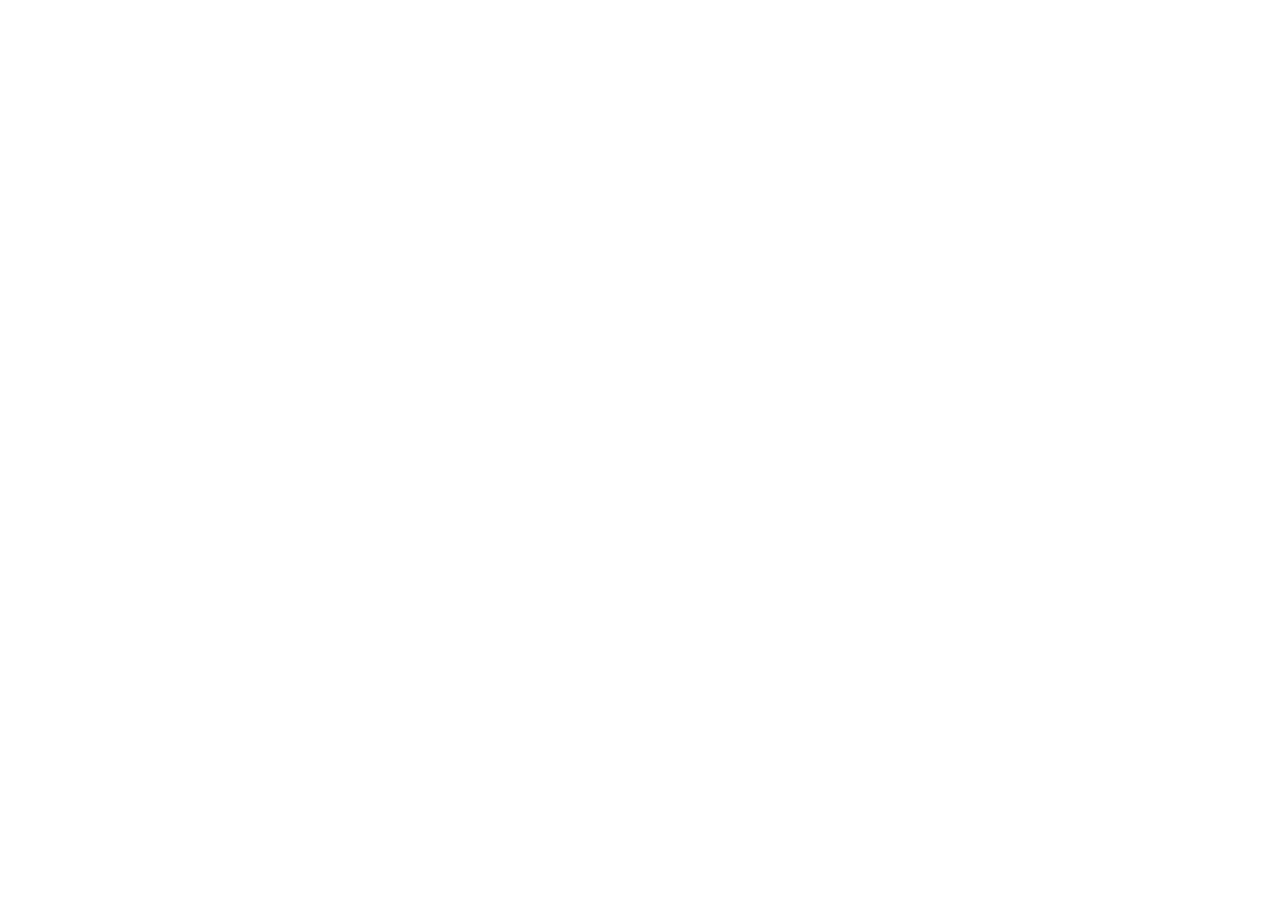
==== index.html @ a73f2711 "Add initial HTML structure for index.html" ====
<!DOCTYPE html>
<html lang="en">
<head>
<meta charset="UTF-8">
<title>DEEPWARD</title>
<link rel="preconnect" href="https://fonts.googleapis.com">
<link href="https://fonts.googleapis.com/css2?family=Cinzel:wght@500;600;700;800&family=EB+Garamond:ital,wght@0,400;0,500;0,600;1,400&family=JetBrains+Mono:wght@400;500;600;700&display=swap" rel="stylesheet">
</body>
</html>
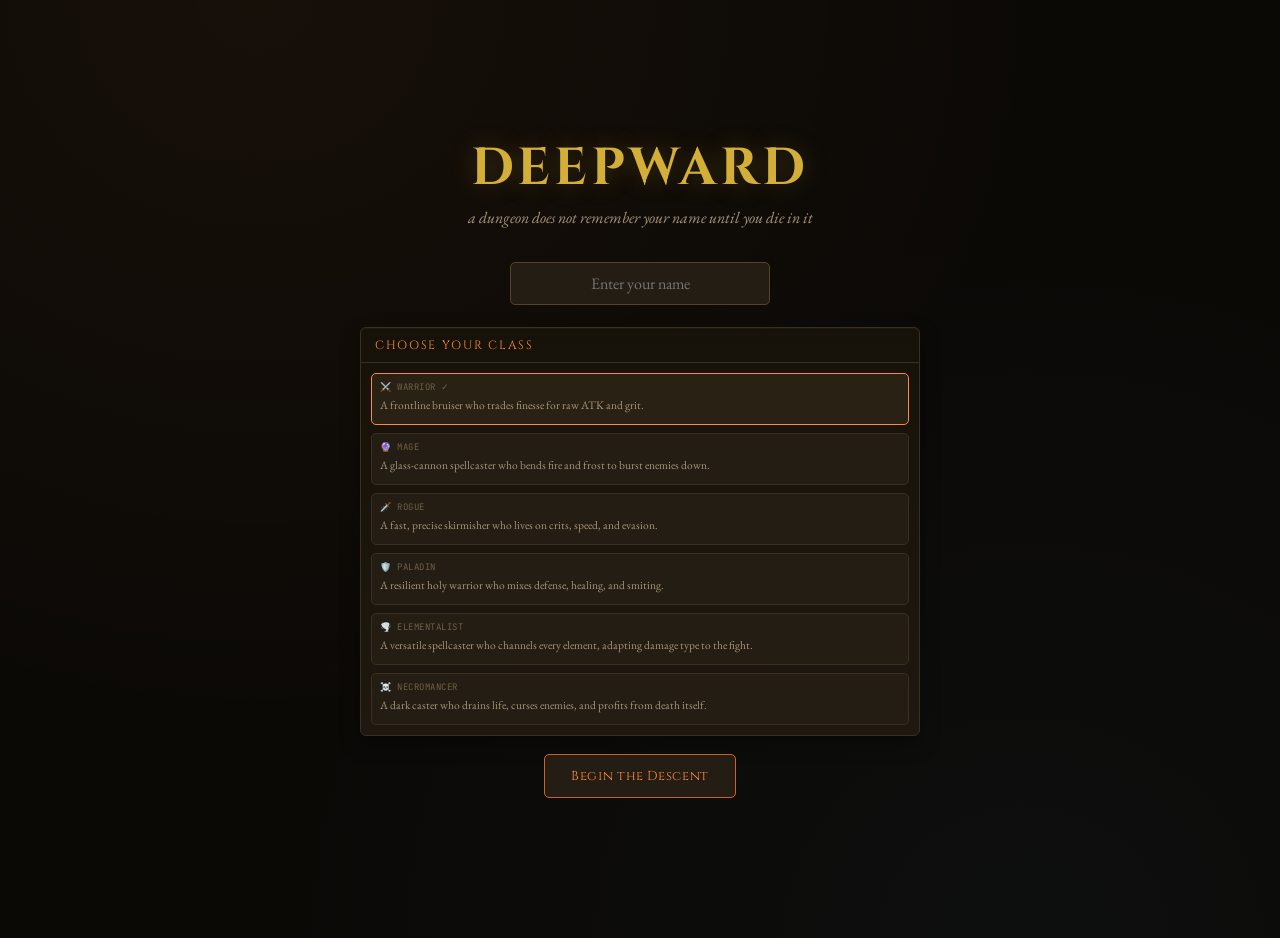
==== commit bb08e03b: "Load game scripts dynamically from index" ====
--- a/index.html
+++ b/index.html
@@ -5,5 +5,43 @@
 <title>DEEPWARD</title>
 <link rel="preconnect" href="https://fonts.googleapis.com">
 <link href="https://fonts.googleapis.com/css2?family=Cinzel:wght@500;600;700;800&family=EB+Garamond:ital,wght@0,400;0,500;0,600;1,400&family=JetBrains+Mono:wght@400;500;600;700&display=swap" rel="stylesheet">
+<link rel="stylesheet" href="ui/deepward-style.css">
+<script>
+const scripts = [
+    "core/utilities.js",
+    "core/balance_tuning.js",
+    "core/stats.js",
+    "core/gear.js",
+    "core/traits.js",
+    "core/mobs.js",
+    "core/naming.js",
+    "core/classes.js",
+    "core/state.js",
+    "core/generators.js",
+    "core/event_handlers.js",
+    "core/combat_engine.js",
+    "core/renderer.js",
+    "core/event_wiring.js"
+];
+
+async function loadScriptsInOrder(){
+    for(const src of scripts){
+        await new Promise((resolve, reject) => {
+            const script = document.createElement("script");
+            script.src = src;
+            script.onload = resolve;
+            script.onerror = () => reject(new Error(`Failed to load ${src}`));
+            document.head.appendChild(script);
+        });
+    }
+    console.log("All game scripts loaded.");
+}
+
+</script>
+<body>
+<div id="app"></div>
+<script>
+loadScriptsInOrder().catch(error => console.error(error));
+</script>
 </body>
 </html>
--- a/ui/deepward-style.css
+++ b/ui/deepward-style.css
@@ -0,0 +1,182 @@
+/* ============================================================
+   DEEPWARD By: Antwaun Tune
+   ============================================================ */
+:root{
+  --bg-deep:#0b0906;
+  --bg-panel:#161209;
+  --bg-panel-2:#1e1810;
+  --bg-raised:#241d13;
+  --stone:#3a2f20;
+  --stone-lite:#54432c;
+  --ink:#e9dcbe;
+  --ink-dim:#a6957a;
+  --ink-faint:#6e6047;
+  --ember:#ff8a3d;
+  --ember-dim:#c9612a;
+  --blood:#c53c3c;
+  --mana:#3f83a8;
+  --gold:#d4af37;
+  --good:#5fae5f;
+
+  --t-common:#9a9488;
+  --t-uncommon:#4fae5c;
+  --t-rare:#3f8fd6;
+  --t-ultra:#a25fe0;
+  --t-unique:#e08a2c;
+  --t-legendary:#e6c235;
+  --t-mythic1:#ff5f6d;
+  --t-mythic2:#7be0ff;
+  --t-mythic3:#ffd76b;
+
+  --font-display:'Cinzel',serif;
+  --font-body:'EB Garamond',serif;
+  --font-mono:'JetBrains Mono',monospace;
+}
+*{box-sizing:border-box;}
+html,body{margin:0;padding:0;}
+body{
+  background:
+    radial-gradient(ellipse at 20% 0%, rgba(255,138,61,0.05), transparent 55%),
+    radial-gradient(ellipse at 80% 100%, rgba(63,143,214,0.04), transparent 55%),
+    var(--bg-deep);
+  color:var(--ink);
+  font-family:var(--font-body);
+  min-height:100vh;
+}
+::-webkit-scrollbar{width:9px;}
+::-webkit-scrollbar-track{background:var(--bg-panel);}
+::-webkit-scrollbar-thumb{background:var(--stone-lite);border-radius:4px;}
+
+#app{max-width:1180px;margin:0 auto;padding:18px 16px 60px;}
+
+/* ---------- generic panel ---------- */
+.panel{
+  background:linear-gradient(180deg, var(--bg-panel), var(--bg-panel-2));
+  border:1px solid var(--stone);
+  border-radius:6px;
+  box-shadow:0 1px 0 rgba(255,255,255,0.03) inset, 0 8px 20px rgba(0,0,0,0.35);
+}
+.panel-title{
+  font-family:var(--font-display);
+  font-size:12px;
+  letter-spacing:0.14em;
+  color:var(--ember);
+  text-transform:uppercase;
+  padding:9px 14px;
+  border-bottom:1px solid var(--stone);
+  display:flex;justify-content:space-between;align-items:center;
+}
+
+/* ---------- header / hud ---------- */
+.hud{display:flex;gap:14px;align-items:center;padding:14px 16px;margin-bottom:14px;flex-wrap:wrap;}
+.hud-name{font-family:var(--font-display);font-weight:700;font-size:20px;color:var(--gold);letter-spacing:0.03em;}
+.hud-sub{font-family:var(--font-mono);font-size:11px;color:var(--ink-dim);}
+.bar-wrap{width:180px;}
+.bar-label{display:flex;justify-content:space-between;font-family:var(--font-mono);font-size:10px;color:var(--ink-dim);margin-bottom:2px;}
+.bar-track{height:9px;border-radius:4px;background:#000;border:1px solid var(--stone);overflow:hidden;}
+.bar-fill{height:100%;transition:width .4s ease;}
+.bar-hp{background:linear-gradient(90deg,#7a2020,var(--blood));}
+.bar-mp{background:linear-gradient(90deg,#204b63,var(--mana));}
+.bar-xp{background:linear-gradient(90deg,#7a5e12,var(--gold));}
+.hud-gold{font-family:var(--font-mono);color:var(--gold);font-size:13px;margin-left:auto;}
+.hud-diff{font-family:var(--font-mono);font-size:11px;color:var(--ink-dim);padding:3px 8px;border:1px solid var(--stone);border-radius:4px;}
+
+/* ---------- layout ---------- */
+.layout{display:grid;grid-template-columns:220px 1fr 240px;gap:14px;align-items:start;}
+@media (max-width:880px){.layout{grid-template-columns:1fr;}}
+
+/* ---------- equipment paperdoll ---------- */
+.slots{padding:10px;display:grid;grid-template-columns:1fr 1fr;gap:8px;}
+.slot{
+  background:var(--bg-raised);border:1px solid var(--stone);border-radius:5px;
+  padding:7px 8px;cursor:pointer;min-height:52px;position:relative;
+  transition:border-color .15s;
+}
+.slot:hover{border-color:var(--ember-dim);}
+.slot-label{font-family:var(--font-mono);font-size:9px;color:var(--ink-faint);text-transform:uppercase;letter-spacing:.06em;}
+.slot-item{font-family:var(--font-body);font-size:12.5px;font-weight:600;margin-top:2px;line-height:1.2;}
+.slot-empty{color:var(--ink-faint);font-style:italic;font-size:11.5px;margin-top:4px;}
+
+/* ---------- scene / narrative panel ---------- */
+.scene{min-height:420px;display:flex;flex-direction:column;}
+.scene-body{padding:16px 18px;flex:1;}
+.depth-track{display:flex;gap:5px;padding:10px 16px 0;flex-wrap:wrap;}
+.depth-node{width:16px;height:16px;border-radius:50%;background:var(--stone);border:1px solid var(--stone-lite);}
+.depth-node.done{background:var(--ember-dim);}
+.depth-node.current{background:var(--ember);box-shadow:0 0 8px var(--ember);}
+.depth-node.boss{border-radius:3px;background:var(--blood);}
+.log-feed{font-family:var(--font-body);font-size:16.5px;line-height:1.55;color:var(--ink);}
+.log-feed p{margin:0 0 10px;}
+.log-flavor{color:var(--ink-dim);font-style:italic;}
+.log-combat{color:#e7c9a9;}
+.log-good{color:var(--good);}
+.log-bad{color:var(--blood);}
+.choices{display:flex;flex-direction:column;gap:8px;margin-top:16px;}
+.btn{
+  font-family:var(--font-body);font-size:15px;
+  background:var(--bg-raised);color:var(--ink);
+  border:1px solid var(--stone-lite);border-radius:5px;
+  padding:10px 14px;cursor:pointer;text-align:left;
+  transition:transform .1s, border-color .15s, background .15s;
+}
+.btn:hover{border-color:var(--ember);background:#2a2115;transform:translateX(2px);}
+.btn:disabled{opacity:.4;cursor:not-allowed;transform:none;}
+.btn-primary{border-color:var(--ember-dim);color:var(--ember);font-family:var(--font-display);font-size:13px;letter-spacing:.05em;}
+.btn-danger{border-color:var(--blood);color:#ff9d9d;}
+.btn-row{display:flex;gap:8px;flex-wrap:wrap;}
+.btn-row .btn{flex:1;min-width:110px;text-align:center;}
+
+/* ---------- combat ---------- */
+.combatants{display:flex;gap:16px;flex-wrap:wrap;margin-bottom:14px;}
+.combatant{background:var(--bg-raised);border:1px solid var(--stone);border-radius:6px;padding:10px 12px;min-width:160px;}
+.combatant.dead{opacity:.35;}
+.combatant-name{font-family:var(--font-display);font-size:13px;color:var(--ember);}
+.combatant-hp-num{font-family:var(--font-mono);font-size:10px;color:var(--ink-dim);}
+
+/* ---------- stat sheet ---------- */
+.statsheet{padding:10px 14px;}
+.stat-row{display:flex;justify-content:space-between;font-family:var(--font-mono);font-size:12px;padding:3px 0;border-bottom:1px dashed rgba(255,255,255,0.05);color:var(--ink-dim);}
+.stat-row b{color:var(--ink);font-weight:600;}
+.trait-tag{display:inline-block;font-family:var(--font-mono);font-size:9.5px;padding:2px 6px;border-radius:3px;margin:2px 3px 0 0;background:var(--bg-raised);border:1px solid var(--stone-lite);color:var(--ink-dim);}
+
+/* ---------- item card ---------- */
+.item-card{
+  border-radius:6px;padding:10px 12px;margin-bottom:8px;
+  background:var(--bg-raised);border:1px solid var(--stone-lite);
+  position:relative;overflow:hidden;
+}
+.item-card.tier-glow::before{
+  content:"";position:absolute;inset:0;pointer-events:none;
+  box-shadow:0 0 16px 1px var(--glow,transparent) inset;
+}
+.item-name{font-family:var(--font-display);font-weight:600;font-size:14px;}
+.item-meta{font-family:var(--font-mono);font-size:10px;color:var(--ink-faint);margin-top:1px;}
+.item-stats{margin-top:6px;font-family:var(--font-mono);font-size:11.5px;color:var(--ink-dim);}
+.item-trait{margin-top:5px;font-size:12px;font-family:var(--font-body);}
+.item-trait.uniquetrait{color:var(--t-unique);}
+.item-trait.mythictrait{color:var(--t-mythic1);font-weight:600;}
+@keyframes mythic-shimmer{
+  0%{filter:hue-rotate(0deg);} 100%{filter:hue-rotate(360deg);}
+}
+.mythic-border{animation:mythic-shimmer 4s linear infinite;}
+.item-actions{display:flex;gap:6px;margin-top:8px;}
+.item-actions .btn{padding:5px 9px;font-size:12px;flex:none;}
+
+/* ---------- inventory overlay ---------- */
+.overlay{position:fixed;inset:0;background:rgba(0,0,0,0.6);display:flex;align-items:flex-start;justify-content:center;padding:40px 16px;z-index:50;overflow:auto;}
+.overlay-panel{width:100%;max-width:640px;max-height:85vh;overflow:auto;}
+.overlay-body{padding:14px;}
+.empty-note{color:var(--ink-faint);font-style:italic;font-size:13px;padding:10px 0;}
+
+/* ---------- title screen ---------- */
+.title-screen{text-align:center;padding:80px 20px;}
+.title-screen h1{font-family:var(--font-display);font-size:52px;color:var(--gold);letter-spacing:.08em;margin-bottom:4px;text-shadow:0 0 24px rgba(212,175,55,0.25);}
+.title-screen .sub{color:var(--ink-dim);font-style:italic;margin-bottom:34px;}
+.title-screen input{
+  font-family:var(--font-body);font-size:16px;background:var(--bg-raised);
+  border:1px solid var(--stone-lite);color:var(--ink);border-radius:5px;padding:10px 14px;width:260px;text-align:center;
+}
+.title-screen .btn-primary{display:inline-block;margin-top:18px;padding:12px 26px;}
+
+.small{font-size:11px;color:var(--ink-faint);}
+a.link{color:var(--ember);cursor:pointer;text-decoration:underline;}
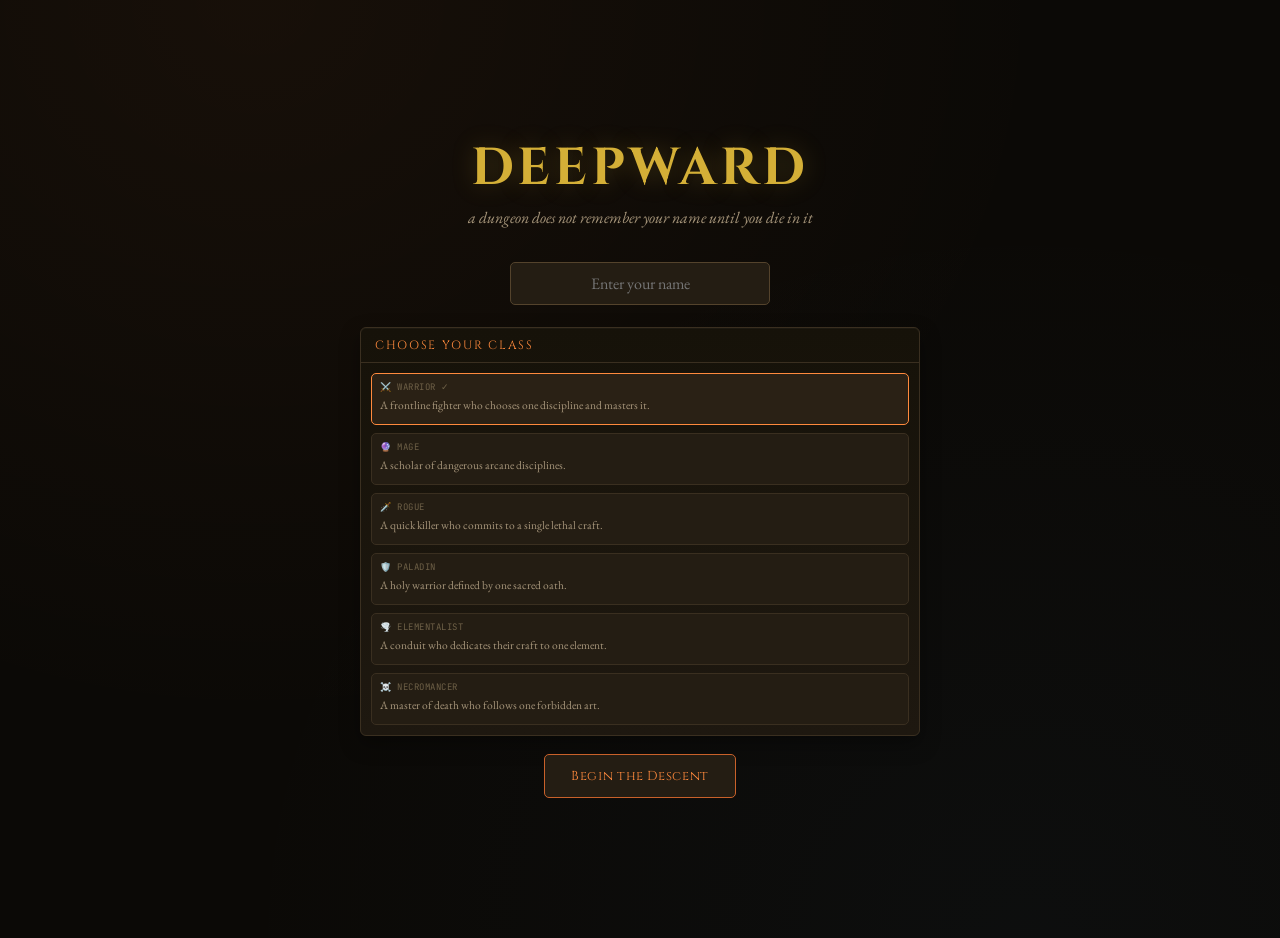
==== commit d0c36f3f: "add crafting" ====
--- a/index.html
+++ b/index.html
@@ -13,6 +13,7 @@
     "core/stats.js",
     "core/gear.js",
     "core/traits.js",
+    "core/crafting.js",
     "core/mobs.js",
     "core/naming.js",
     "core/classes.js",
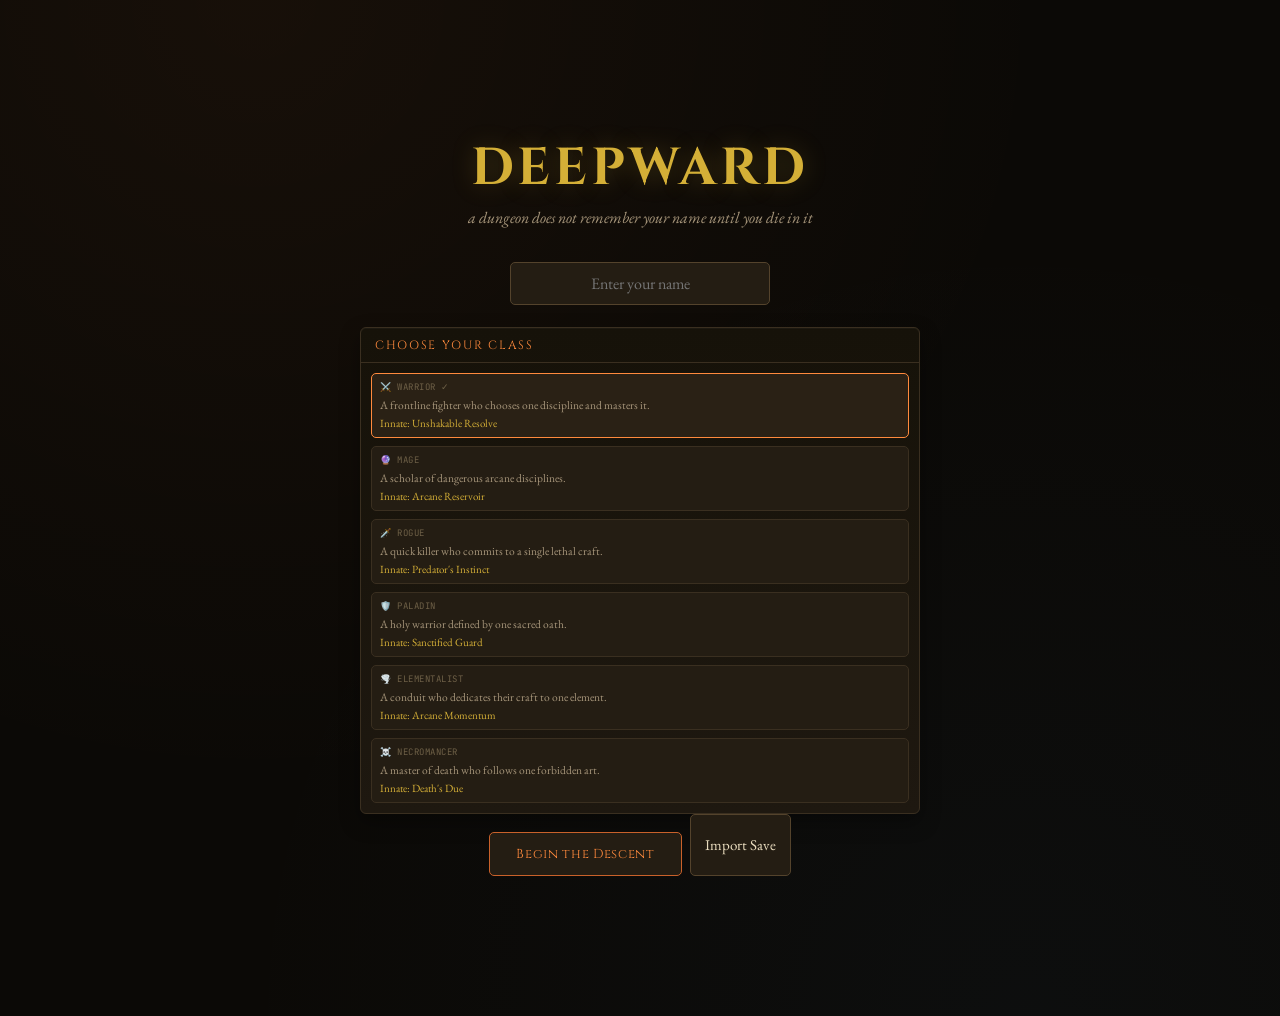
==== commit feac575c: "Add local save and import controls" ====
--- a/index.html
+++ b/index.html
@@ -21,6 +21,7 @@
     "core/generators.js",
     "core/event_handlers.js",
     "core/combat_engine.js",
+    "core/save_system.js",
     "core/renderer.js",
     "core/event_wiring.js"
 ];
--- a/ui/deepward-style.css
+++ b/ui/deepward-style.css
@@ -75,17 +75,32 @@
 .bar-label{display:flex;justify-content:space-between;font-family:var(--font-mono);font-size:10px;color:var(--ink-dim);margin-bottom:2px;}
 .bar-track{height:9px;border-radius:4px;background:#000;border:1px solid var(--stone);overflow:hidden;}
 .bar-fill{height:100%;transition:width .4s ease;}
+.bar-fill.bar-changing{animation:bar-change .48s cubic-bezier(.2,.75,.25,1);}
+@keyframes bar-change{from{width:var(--bar-from)}to{width:var(--bar-to)}}
 .bar-hp{background:linear-gradient(90deg,#7a2020,var(--blood));}
 .bar-mp{background:linear-gradient(90deg,#204b63,var(--mana));}
 .bar-xp{background:linear-gradient(90deg,#7a5e12,var(--gold));}
 .hud-gold{font-family:var(--font-mono);color:var(--gold);font-size:13px;margin-left:auto;}
 .hud-diff{font-family:var(--font-mono);font-size:11px;color:var(--ink-dim);padding:3px 8px;border:1px solid var(--stone);border-radius:4px;}
+.save-controls{display:flex;gap:4px;}.save-controls button{font:9px var(--font-mono);color:var(--ink-dim);background:var(--bg-raised);border:1px solid var(--stone);border-radius:4px;padding:4px 6px;cursor:pointer}.save-controls button:hover{color:var(--gold);border-color:var(--gold)}
+.title-save-actions{display:flex;justify-content:center;gap:8px;flex-wrap:wrap}.title-save-actions .btn{flex:none;}
 
 /* ---------- layout ---------- */
 .layout{display:grid;grid-template-columns:220px 1fr 240px;gap:14px;align-items:start;}
 @media (max-width:880px){.layout{grid-template-columns:1fr;}}
 
 /* ---------- equipment paperdoll ---------- */
+.panel-tabs{
+  display:flex;flex-wrap:wrap;gap:6px;
+  padding:8px 10px;border-bottom:1px solid var(--stone);
+}
+.panel-tab{
+  font-family:var(--font-mono);font-size:10.5px;color:var(--ember);
+  cursor:pointer;padding:4px 8px;border:1px solid var(--stone-lite);border-radius:4px;
+  background:var(--bg-raised);white-space:nowrap;transition:border-color .15s,background .15s;
+}
+.panel-tab:hover{border-color:var(--ember);background:#2a2115;}
+.panel-tab .tab-count{color:var(--ink-dim);}
 .slots{padding:10px;display:grid;grid-template-columns:1fr 1fr;gap:8px;}
 .slot{
   background:var(--bg-raised);border:1px solid var(--stone);border-radius:5px;
@@ -127,16 +142,47 @@
 .btn-row .btn{flex:1;min-width:110px;text-align:center;}
 
 /* ---------- combat ---------- */
+.round-label{font-family:var(--font-mono);font-size:11px;color:var(--ink-dim);display:flex;align-items:center;flex-wrap:wrap;gap:8px;margin-bottom:12px;}
+.init-strip{display:flex;align-items:center;flex-wrap:wrap;gap:4px;}
+.init-chip{background:var(--bg-raised);border:1px solid var(--stone-lite);border-radius:10px;padding:2px 8px;font-size:10px;}
+.init-chip.init-you{color:var(--ember);border-color:var(--ember-dim);}
+.init-arrow{color:var(--ink-faint);}
 .combatants{display:flex;gap:16px;flex-wrap:wrap;margin-bottom:14px;}
-.combatant{background:var(--bg-raised);border:1px solid var(--stone);border-radius:6px;padding:10px 12px;min-width:160px;}
-.combatant.dead{opacity:.35;}
+.combatant{background:var(--bg-raised);border:1px solid var(--stone);border-radius:6px;padding:10px 12px;min-width:160px;cursor:pointer;transition:border-color .15s, box-shadow .15s;}
+.combatant:hover{border-color:var(--ember-dim);}
+.combatant.dead{opacity:.35;cursor:default;}
+.combatant.targeted{border-color:var(--ember);box-shadow:0 0 0 1px var(--ember) inset;}
+.combatant.charging{border-color:var(--blood);}
+.combatant.acting{border-color:var(--gold);box-shadow:0 0 18px rgba(212,175,55,.28);transform:translateY(-2px);}
 .combatant-name{font-family:var(--font-display);font-size:13px;color:var(--ember);}
+.enemy-element{font:8.5px var(--font-mono);color:var(--ink-faint);margin-top:2px;letter-spacing:.08em;}
+.enemy-identity{font:8.5px var(--font-mono);color:var(--gold);margin-top:2px;opacity:.78;}
+.target-mark{font-size:11px;}
 .combatant-hp-num{font-family:var(--font-mono);font-size:10px;color:var(--ink-dim);}
+.charge-tag{margin-top:6px;font-family:var(--font-mono);font-size:9.5px;color:#ff9d9d;animation:charge-pulse 1.1s ease-in-out infinite;}
+@keyframes charge-pulse{0%,100%{opacity:.65;}50%{opacity:1;}}
+.affliction-row{display:flex;flex-wrap:wrap;gap:6px;margin-bottom:10px;}
+.affliction-tag{font-family:var(--font-mono);font-size:9.5px;border-radius:8px;padding:2px 8px;border:1px solid transparent;}
+.affliction-tag.bad-tag{color:#ff9d9d;border-color:#5c2b2b;background:rgba(120,40,40,.15);}
+.resolving-tag{color:var(--gold);animation:charge-pulse .8s ease-in-out infinite;}
+.combat-skill-menu{margin-top:10px;border:1px solid var(--ember-dim);border-radius:7px;padding:10px;background:linear-gradient(180deg,#211b15,#171411);display:grid;gap:7px;box-shadow:0 8px 25px rgba(0,0,0,.35);}
+.skill-menu-head{display:flex;justify-content:space-between;align-items:center;color:var(--gold);font-family:var(--font-display);font-size:13px;padding:1px 3px 5px;}
+.skill-menu-head button{border:0;background:none;color:var(--ink-dim);font-size:20px;cursor:pointer;}
+.skill-choice{display:flex;justify-content:space-between;gap:14px;align-items:center;width:100%;padding:9px 11px;border:1px solid var(--stone);border-radius:5px;background:var(--bg-raised);color:var(--ink);text-align:left;cursor:pointer;}
+.skill-choice:hover{border-color:var(--ember);background:#2a2115;}
+.skill-choice:disabled{opacity:.42;cursor:not-allowed;}
+.skill-choice b{display:block;color:var(--ember);font-family:var(--font-display);font-size:12px;}
+.skill-choice small{display:block;color:var(--ink-dim);margin-top:3px;}
+.skill-cost{font-family:var(--font-mono);font-size:10px;text-align:right;white-space:nowrap;color:var(--mana);}
+.skill-cost em{color:var(--ink-dim);font-style:normal;}
 
 /* ---------- stat sheet ---------- */
 .statsheet{padding:10px 14px;}
 .stat-row{display:flex;justify-content:space-between;font-family:var(--font-mono);font-size:12px;padding:3px 0;border-bottom:1px dashed rgba(255,255,255,0.05);color:var(--ink-dim);}
 .stat-row b{color:var(--ink);font-weight:600;}
+.stat-mod{display:inline-block;margin-left:3px;padding:1px 4px;border-radius:3px;font-size:9px;cursor:help;border:1px solid currentColor;vertical-align:1px;}
+.stat-mod.negative{color:#ff8585;background:rgba(140,35,35,.18);}
+.stat-mod.positive{color:var(--good);background:rgba(45,120,70,.14);}
 .trait-tag{display:inline-block;font-family:var(--font-mono);font-size:9.5px;padding:2px 6px;border-radius:3px;margin:2px 3px 0 0;background:var(--bg-raised);border:1px solid var(--stone-lite);color:var(--ink-dim);}
 
 /* ---------- item card ---------- */
@@ -165,6 +211,23 @@
 /* ---------- inventory overlay ---------- */
 .overlay{position:fixed;inset:0;background:rgba(0,0,0,0.6);display:flex;align-items:flex-start;justify-content:center;padding:40px 16px;z-index:50;overflow:auto;}
 .overlay-panel{width:100%;max-width:640px;max-height:85vh;overflow:auto;}
+.skill-tree-overlay{padding:18px;align-items:center;}
+.skill-tree-panel{width:min(1500px,98vw);max-width:none;height:94vh;display:flex;flex-direction:column;overflow:hidden;}
+.tree-toolbar{display:flex;justify-content:space-between;align-items:center;flex:none;}
+.tree-toolbar small{color:var(--ink-dim);font-family:var(--font-mono);margin-left:8px;}
+.tree-toolbar b{color:var(--gold);font-size:16px;}
+.tree-toolbar button{margin-left:14px;background:none;border:1px solid var(--stone-lite);border-radius:4px;color:var(--ink);padding:5px 9px;cursor:pointer;}
+.tree-legend{display:flex;gap:13px;align-items:center;flex-wrap:wrap;padding:7px 12px;color:var(--ink-dim);font-family:var(--font-mono);font-size:10px;border-bottom:1px solid var(--stone);}
+.legend-dot{width:9px;height:9px;border-radius:50%;border:1px solid var(--stone-lite);}.legend-dot.available{border-color:var(--gold);box-shadow:0 0 7px var(--gold)}.legend-dot.unlocked{background:var(--good);border-color:var(--good)}
+.skill-tree-viewport{flex:1;overflow:auto;background:radial-gradient(circle at 50% 10%,rgba(72,58,35,.3),transparent 45%),#100f0d;scrollbar-color:var(--stone-lite) #0b0a09;}
+.skill-tree-canvas{position:relative;background-image:radial-gradient(rgba(212,175,55,.13) 1px,transparent 1px);background-size:30px 30px;}
+.skill-tree-canvas svg{position:absolute;inset:0;pointer-events:none;}
+.tree-link{stroke:#303b3a;stroke-width:3;}.tree-link.available{stroke:#806d37;stroke-dasharray:7 5}.tree-link.active{stroke:#88b99a;stroke-width:4;filter:drop-shadow(0 0 3px #4f8b67)}
+.tree-branch-title{position:absolute;top:25px;transform:translateX(-50%);color:var(--gold);font-family:var(--font-display);font-size:14px;letter-spacing:.08em;text-transform:uppercase;white-space:nowrap;}
+.tree-node{position:absolute;transform:translate(-50%,-50%);width:58px;height:58px;border-radius:50%;border:2px solid var(--stone-lite);background:radial-gradient(circle,#29241d,#131210);color:var(--ink-dim);cursor:pointer;z-index:2;box-shadow:0 3px 10px rgba(0,0,0,.8);}
+.tree-node>span{font-size:17px}.tree-node>small{position:absolute;top:62px;left:50%;transform:translateX(-50%);width:112px;color:var(--ink-dim);font-family:var(--font-body);font-size:10px;line-height:1.05;text-align:center;text-shadow:0 2px 3px #000}.tree-node>em{position:absolute;right:-4px;bottom:-3px;width:18px;height:18px;line-height:18px;border-radius:50%;background:#171512;border:1px solid var(--stone-lite);font:normal 9px var(--font-mono)}
+.tree-node.available{border-color:var(--gold);color:var(--gold);animation:node-ready 1.7s ease-in-out infinite}.tree-node.available:hover{transform:translate(-50%,-50%) scale(1.12)}.tree-node.unlocked{border-color:var(--good);color:#b9f0c8;background:radial-gradient(circle,#23402c,#121a14);box-shadow:0 0 15px rgba(86,180,110,.3)}.tree-node.locked{opacity:.48}.tree-node.active{border-radius:18px}.tree-node.notable{width:66px;height:66px;border-width:3px}.tree-node.capstone{width:76px;height:76px;border-width:4px;color:var(--gold)}.tree-node.root{width:68px;height:68px}
+@keyframes node-ready{0%,100%{box-shadow:0 0 5px rgba(212,175,55,.25)}50%{box-shadow:0 0 18px rgba(212,175,55,.58)}}
 .overlay-body{padding:14px;}
 .empty-note{color:var(--ink-faint);font-style:italic;font-size:13px;padding:10px 0;}
 
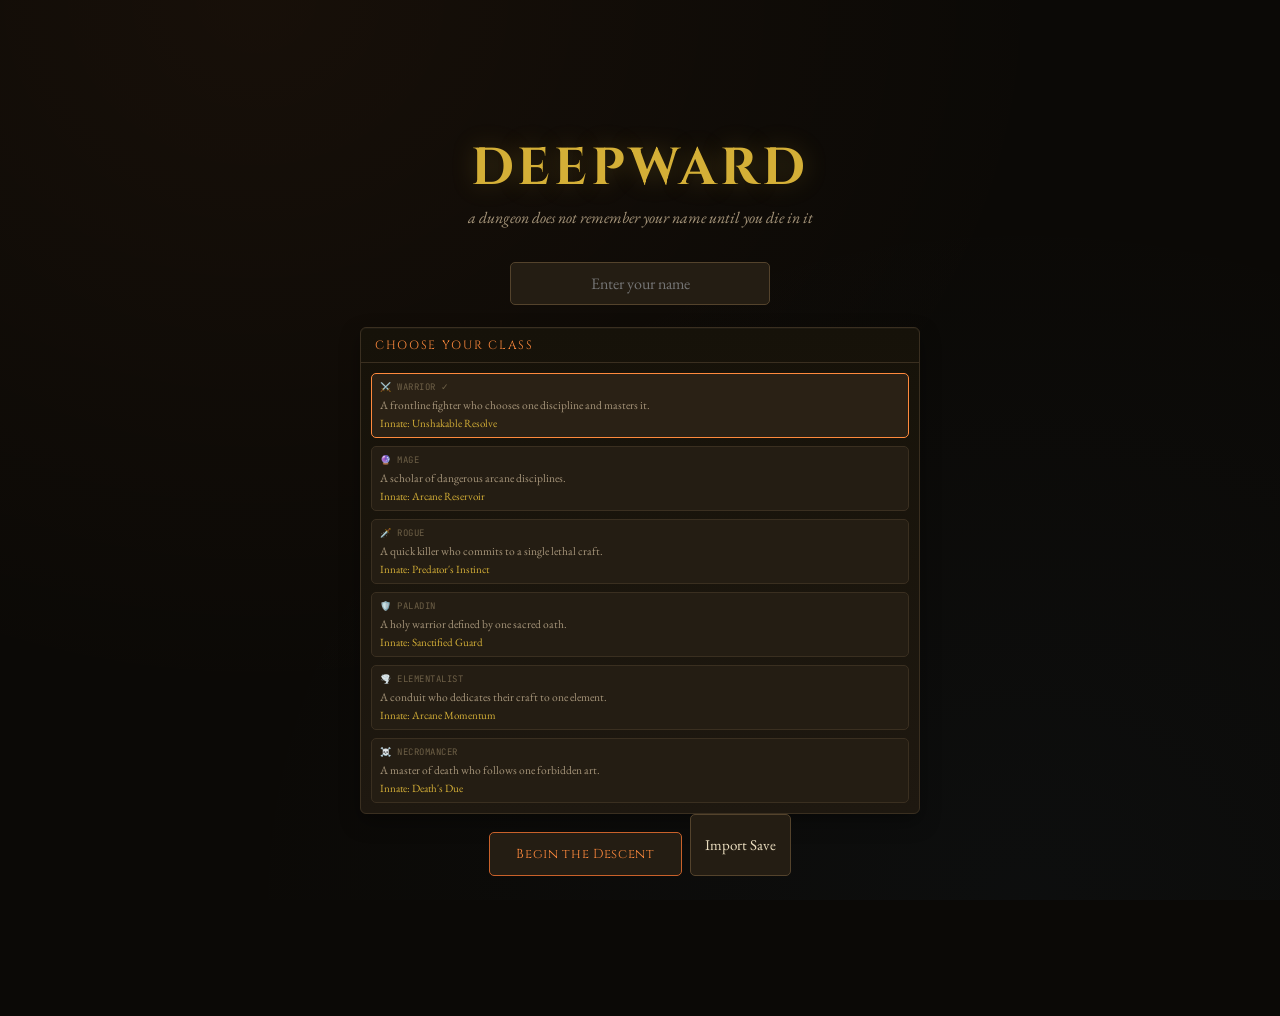
==== commit 5355328c: "Add combat telemetry and developer metrics panel" ====
--- a/index.html
+++ b/index.html
@@ -20,6 +20,7 @@
     "core/state.js",
     "core/generators.js",
     "core/event_handlers.js",
+    "core/metrics.js",
     "core/combat_engine.js",
     "core/save_system.js",
     "core/renderer.js",
--- a/ui/deepward-style.css
+++ b/ui/deepward-style.css
@@ -42,6 +42,7 @@
   color:var(--ink);
   font-family:var(--font-body);
   min-height:100vh;
+  background-attachment:fixed;
 }
 ::-webkit-scrollbar{width:9px;}
 ::-webkit-scrollbar-track{background:var(--bg-panel);}
@@ -122,6 +123,7 @@
 .depth-node.boss{border-radius:3px;background:var(--blood);}
 .log-feed{font-family:var(--font-body);font-size:16.5px;line-height:1.55;color:var(--ink);}
 .log-feed p{margin:0 0 10px;}
+.combat-log{height:178px;overflow-y:auto;padding:9px 11px;border:1px solid var(--stone);border-radius:6px;background:rgba(5,4,3,.28);scrollbar-width:thin}.combat-log p{margin:0;padding:4px 0;border-bottom:1px solid rgba(255,255,255,.035);font-size:14px;line-height:1.35}.combat-log p:last-child{border-bottom:0}
 .log-flavor{color:var(--ink-dim);font-style:italic;}
 .log-combat{color:#e7c9a9;}
 .log-good{color:var(--good);}
@@ -132,9 +134,10 @@
   background:var(--bg-raised);color:var(--ink);
   border:1px solid var(--stone-lite);border-radius:5px;
   padding:10px 14px;cursor:pointer;text-align:left;
-  transition:transform .1s, border-color .15s, background .15s;
-}
-.btn:hover{border-color:var(--ember);background:#2a2115;transform:translateX(2px);}
+  transition:transform .14s, border-color .15s, background .15s,box-shadow .15s;position:relative;overflow:hidden;
+}
+.btn:hover{border-color:var(--ember);background:#2a2115;transform:translateX(2px);box-shadow:0 0 14px rgba(255,138,61,.12);}
+.btn:active{transform:translateX(2px) scale(.98)}
 .btn:disabled{opacity:.4;cursor:not-allowed;transform:none;}
 .btn-primary{border-color:var(--ember-dim);color:var(--ember);font-family:var(--font-display);font-size:13px;letter-spacing:.05em;}
 .btn-danger{border-color:var(--blood);color:#ff9d9d;}
@@ -154,6 +157,8 @@
 .combatant.targeted{border-color:var(--ember);box-shadow:0 0 0 1px var(--ember) inset;}
 .combatant.charging{border-color:var(--blood);}
 .combatant.acting{border-color:var(--gold);box-shadow:0 0 18px rgba(212,175,55,.28);transform:translateY(-2px);}
+.combatant.acting::after{content:"";position:absolute;inset:-1px;border:1px solid var(--gold);border-radius:6px;animation:actor-ring .5s ease-out;pointer-events:none}.combatant{position:relative}
+@keyframes actor-ring{from{opacity:1;transform:scale(.96)}to{opacity:0;transform:scale(1.08)}}
 .combatant-name{font-family:var(--font-display);font-size:13px;color:var(--ember);}
 .enemy-element{font:8.5px var(--font-mono);color:var(--ink-faint);margin-top:2px;letter-spacing:.08em;}
 .enemy-identity{font:8.5px var(--font-mono);color:var(--gold);margin-top:2px;opacity:.78;}
@@ -166,6 +171,7 @@
 .affliction-tag.bad-tag{color:#ff9d9d;border-color:#5c2b2b;background:rgba(120,40,40,.15);}
 .resolving-tag{color:var(--gold);animation:charge-pulse .8s ease-in-out infinite;}
 .combat-skill-menu{margin-top:10px;border:1px solid var(--ember-dim);border-radius:7px;padding:10px;background:linear-gradient(180deg,#211b15,#171411);display:grid;gap:7px;box-shadow:0 8px 25px rgba(0,0,0,.35);}
+.combat-action-dock{position:sticky;bottom:0;z-index:8;margin:10px -8px -8px;padding:10px 8px 8px;background:linear-gradient(180deg,rgba(22,18,9,0),rgba(22,18,9,.98) 18%);backdrop-filter:blur(3px)}.combat-actions{margin-top:5px}.combat-actions .btn{min-width:82px}
 .skill-menu-head{display:flex;justify-content:space-between;align-items:center;color:var(--gold);font-family:var(--font-display);font-size:13px;padding:1px 3px 5px;}
 .skill-menu-head button{border:0;background:none;color:var(--ink-dim);font-size:20px;cursor:pointer;}
 .skill-choice{display:flex;justify-content:space-between;gap:14px;align-items:center;width:100%;padding:9px 11px;border:1px solid var(--stone);border-radius:5px;background:var(--bg-raised);color:var(--ink);text-align:left;cursor:pointer;}
@@ -190,7 +196,9 @@
   border-radius:6px;padding:10px 12px;margin-bottom:8px;
   background:var(--bg-raised);border:1px solid var(--stone-lite);
   position:relative;overflow:hidden;
-}
+  transition:transform .16s,border-color .16s,box-shadow .16s;
+}
+.item-card:hover{transform:translateY(-2px);box-shadow:0 8px 18px rgba(0,0,0,.3);border-color:var(--ember-dim)}
 .item-card.tier-glow::before{
   content:"";position:absolute;inset:0;pointer-events:none;
   box-shadow:0 0 16px 1px var(--glow,transparent) inset;
@@ -207,9 +215,12 @@
 .mythic-border{animation:mythic-shimmer 4s linear infinite;}
 .item-actions{display:flex;gap:6px;margin-top:8px;}
 .item-actions .btn{padding:5px 9px;font-size:12px;flex:none;}
+.item-compare{display:flex;flex-wrap:wrap;gap:5px;margin-top:8px;padding-top:7px;border-top:1px dashed var(--stone);font:9px var(--font-mono);color:var(--ink-faint)}.item-compare b{width:100%;color:var(--ink-dim)}.item-compare span{padding:2px 5px;border-radius:3px}.item-compare .up{color:var(--good);background:rgba(50,120,70,.13)}.item-compare .down{color:#ff8585;background:rgba(140,35,35,.13)}.item-compare.upgrade{color:var(--good)}
 
 /* ---------- inventory overlay ---------- */
-.overlay{position:fixed;inset:0;background:rgba(0,0,0,0.6);display:flex;align-items:flex-start;justify-content:center;padding:40px 16px;z-index:50;overflow:auto;}
+.overlay{position:fixed;inset:0;background:rgba(0,0,0,0.72);backdrop-filter:blur(4px);display:flex;align-items:flex-start;justify-content:center;padding:40px 16px;z-index:50;overflow:auto;animation:veil-in .2s ease-out}
+.overlay>.panel{animation:modal-in .26s cubic-bezier(.2,.8,.2,1)}
+@keyframes veil-in{from{opacity:0}to{opacity:1}}@keyframes modal-in{from{opacity:0;transform:translateY(12px) scale(.98)}to{opacity:1;transform:none}}
 .overlay-panel{width:100%;max-width:640px;max-height:85vh;overflow:auto;}
 .skill-tree-overlay{padding:18px;align-items:center;}
 .skill-tree-panel{width:min(1500px,98vw);max-width:none;height:94vh;display:flex;flex-direction:column;overflow:hidden;}
@@ -231,6 +242,17 @@
 .overlay-body{padding:14px;}
 .empty-note{color:var(--ink-faint);font-style:italic;font-size:13px;padding:10px 0;}
 
+/* ---------- build dashboard / system menu ---------- */
+.dashboard-overlay{align-items:center;padding:18px}.dashboard-panel{width:min(980px,96vw);max-height:92vh;overflow:auto}.icon-close{border:0;background:none;color:var(--ink-dim);font-size:22px;cursor:pointer}.icon-close:hover{color:var(--ember)}
+.dashboard-hero{display:flex;justify-content:space-between;gap:18px;align-items:center;padding:18px;background:linear-gradient(90deg,rgba(212,175,55,.11),transparent);border-bottom:1px solid var(--stone)}.dashboard-hero strong{display:block;font:24px var(--font-display);color:var(--gold)}.dashboard-hero span{font:10px var(--font-mono);color:var(--ink-dim)}.build-metrics{display:flex;gap:8px}.build-metrics span{padding:8px 10px;border:1px solid var(--stone);border-radius:5px;background:var(--bg-raised);text-align:center}.build-metrics b{display:block;color:var(--ink);font-size:14px}
+.dashboard-grid{display:grid;grid-template-columns:1fr 1.15fr;gap:14px;padding:14px}.dashboard-grid section{background:rgba(0,0,0,.14);border:1px solid var(--stone);border-radius:6px;padding:12px}.dashboard-grid h3,.system-body h3{font:11px var(--font-display);color:var(--ember);text-transform:uppercase;letter-spacing:.1em;margin:4px 0 10px}.build-gear-row{display:flex;justify-content:space-between;gap:10px;padding:5px 0;border-bottom:1px dashed rgba(255,255,255,.06);font:10px var(--font-mono)}.build-gear-row span{color:var(--ink-faint)}.build-gear-row b{text-align:right}
+.element-meter{display:grid;grid-template-columns:58px 1fr 44px;gap:7px;align-items:center;margin:6px 0;font:9px var(--font-mono);color:var(--ink-dim)}.element-meter>div{height:6px;background:#090807;border-radius:4px;overflow:hidden}.element-meter i{display:block;height:100%;background:linear-gradient(90deg,var(--ember-dim),var(--gold));border-radius:4px}.element-meter b{text-align:right;color:var(--ink)}.build-traits{display:grid;gap:5px;max-height:260px;overflow:auto}.build-trait{padding:7px 8px;border:1px solid var(--stone);border-radius:4px;background:var(--bg-raised)}.build-trait b{display:block;color:var(--gold);font-size:11px}.build-trait span{font-size:10px;color:var(--ink-dim)}
+.system-panel{width:min(580px,94vw)}.system-body{padding:16px}.segmented{display:grid;grid-template-columns:repeat(3,1fr);gap:4px;margin-bottom:16px}.segmented button{padding:9px;border:1px solid var(--stone);background:var(--bg-raised);color:var(--ink-dim);text-transform:capitalize;cursor:pointer}.segmented button.selected{border-color:var(--gold);color:var(--gold);box-shadow:0 0 12px rgba(212,175,55,.13) inset}.setting-toggle{display:flex;justify-content:space-between;align-items:center;padding:11px;border:1px solid var(--stone);border-radius:5px;margin-bottom:18px}.setting-toggle b,.setting-toggle small{display:block}.setting-toggle small{color:var(--ink-faint)}.setting-toggle input{width:18px;height:18px;accent-color:var(--ember)}.menu-actions{display:grid;grid-template-columns:repeat(3,1fr);gap:6px}.menu-actions .btn{text-align:center;font-size:12px}.system-note{margin-top:12px;color:var(--ink-faint);font:9px var(--font-mono)}
+.developer-options{margin-top:18px;border:1px solid var(--stone);border-radius:6px;background:rgba(0,0,0,.18)}.developer-options summary{padding:11px 12px;cursor:pointer;color:var(--gold);font:11px var(--font-display);text-transform:uppercase;letter-spacing:.08em}.developer-options[open] summary{border-bottom:1px solid var(--stone)}.developer-body{padding:12px}.developer-body p{margin:0 0 10px;color:var(--ink-faint);font:9px var(--font-mono)}.metric-grid{display:grid;grid-template-columns:repeat(4,1fr);gap:6px;margin-bottom:11px}.metric-grid span{padding:8px 5px;border:1px solid var(--stone);border-radius:4px;text-align:center;color:var(--ink-faint);font:8px var(--font-mono)}.metric-grid b{display:block;color:var(--ink);font-size:13px;margin-bottom:2px}@media(max-width:560px){.metric-grid{grid-template-columns:repeat(2,1fr)}}
+@media(max-width:700px){.dashboard-grid{grid-template-columns:1fr}.dashboard-hero{align-items:flex-start;flex-direction:column}.build-metrics{width:100%;flex-wrap:wrap}.menu-actions{grid-template-columns:1fr}}
+.reduce-motion *,.reduce-motion *::before,.reduce-motion *::after{animation-duration:.001ms!important;animation-iteration-count:1!important;transition-duration:.001ms!important;scroll-behavior:auto!important}
+.deep-tooltip{position:fixed;z-index:200;max-width:360px;padding:9px 11px;border:1px solid var(--gold);border-radius:5px;background:rgba(12,10,7,.97);color:var(--ink);font:10px/1.45 var(--font-mono);white-space:pre-line;pointer-events:none;opacity:0;transform:translateY(4px);transition:opacity .12s,transform .12s;box-shadow:0 8px 25px rgba(0,0,0,.6),0 0 14px rgba(212,175,55,.12)}.deep-tooltip.visible{opacity:1;transform:none}
+
 /* ---------- title screen ---------- */
 .title-screen{text-align:center;padding:80px 20px;}
 .title-screen h1{font-family:var(--font-display);font-size:52px;color:var(--gold);letter-spacing:.08em;margin-bottom:4px;text-shadow:0 0 24px rgba(212,175,55,0.25);}
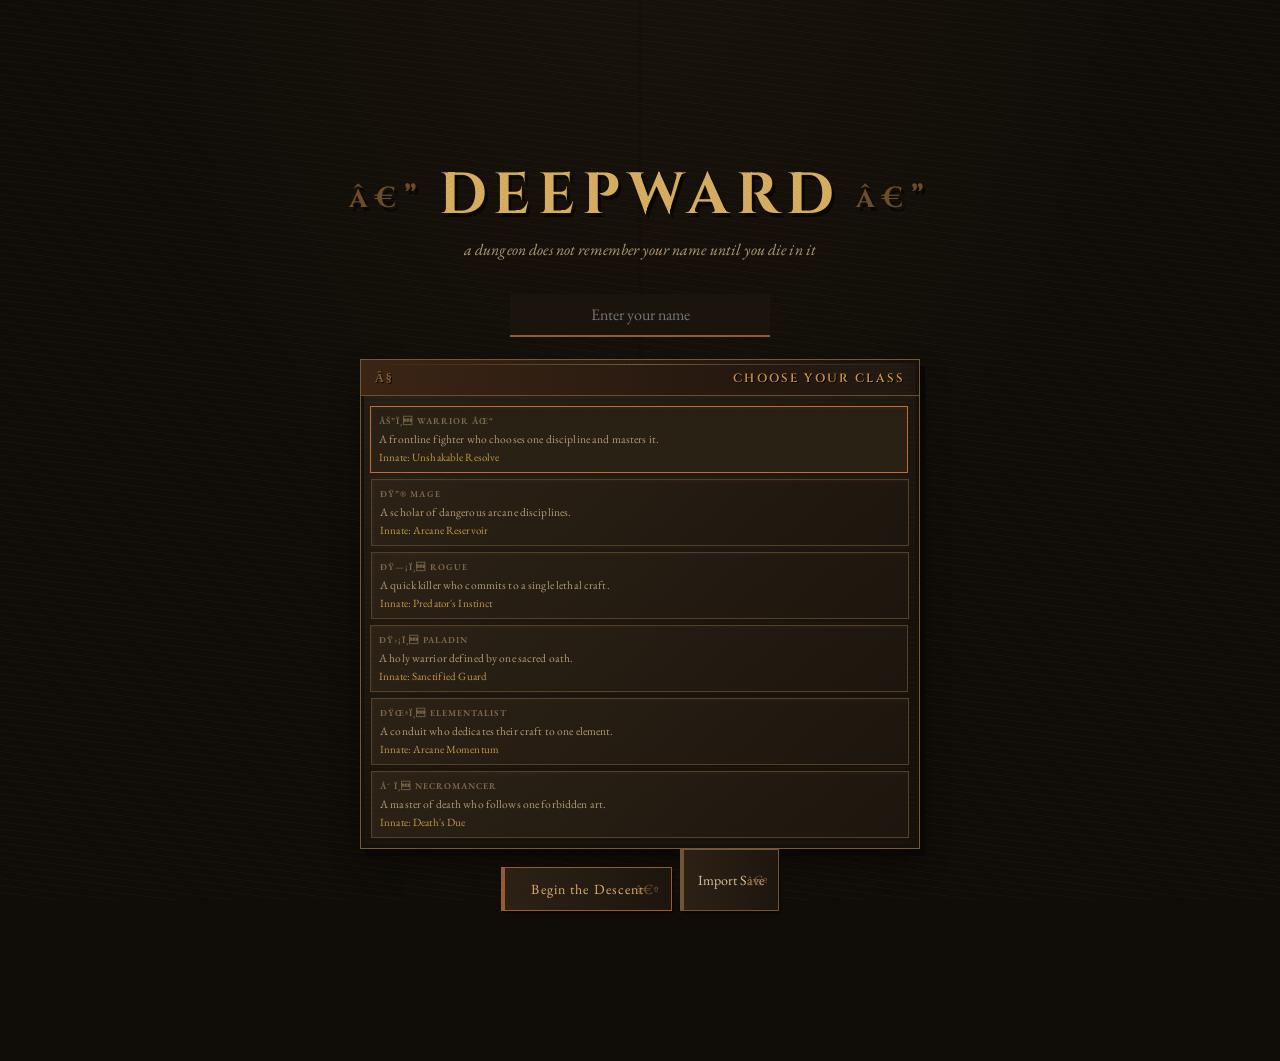
==== commit f297fe79: "code cleanup" ====
--- a/index.html
+++ b/index.html
@@ -1,50 +1,53 @@
-<!DOCTYPE html>
+<!doctype html>
 <html lang="en">
-<head>
-<meta charset="UTF-8">
-<title>DEEPWARD</title>
-<link rel="preconnect" href="https://fonts.googleapis.com">
-<link href="https://fonts.googleapis.com/css2?family=Cinzel:wght@500;600;700;800&family=EB+Garamond:ital,wght@0,400;0,500;0,600;1,400&family=JetBrains+Mono:wght@400;500;600;700&display=swap" rel="stylesheet">
-<link rel="stylesheet" href="ui/deepward-style.css">
-<script>
-const scripts = [
-    "core/utilities.js",
-    "core/balance_tuning.js",
-    "core/stats.js",
-    "core/gear.js",
-    "core/traits.js",
-    "core/crafting.js",
-    "core/mobs.js",
-    "core/naming.js",
-    "core/classes.js",
-    "core/state.js",
-    "core/generators.js",
-    "core/event_handlers.js",
-    "core/metrics.js",
-    "core/combat_engine.js",
-    "core/save_system.js",
-    "core/renderer.js",
-    "core/event_wiring.js"
-];
+  <head>
+    <meta charset="UTF-8" />
+    <title>DEEPWARD</title>
+    <link rel="preconnect" href="https://fonts.googleapis.com" />
+    <link
+      href="https://fonts.googleapis.com/css2?family=Cinzel:wght@500;600;700;800&family=EB+Garamond:ital,wght@0,400;0,500;0,600;1,400&family=JetBrains+Mono:wght@400;500;600;700&display=swap"
+      rel="stylesheet"
+    />
+    <link rel="stylesheet" href="ui/deepward-style.css" />
+    <script>
+      const scripts = [
+        'core/utilities.js',
+        'core/balance_tuning.js',
+        'core/stats.js',
+        'core/gear.js',
+        'core/traits.js',
+        'core/crafting.js',
+        'core/mobs.js',
+        'core/naming.js',
+        'core/classes.js',
+        'core/state.js',
+        'core/generators.js',
+        'core/event_handlers.js',
+        'core/metrics.js',
+        'core/combat_engine.js',
+        'core/save_system.js',
+        'core/renderer.js',
+        'core/event_wiring.js',
+      ];
 
-async function loadScriptsInOrder(){
-    for(const src of scripts){
-        await new Promise((resolve, reject) => {
-            const script = document.createElement("script");
+      async function loadScriptsInOrder() {
+        for (const src of scripts) {
+          await new Promise((resolve, reject) => {
+            const script = document.createElement('script');
             script.src = src;
             script.onload = resolve;
             script.onerror = () => reject(new Error(`Failed to load ${src}`));
             document.head.appendChild(script);
-        });
-    }
-    console.log("All game scripts loaded.");
-}
-
-</script>
-<body>
-<div id="app"></div>
-<script>
-loadScriptsInOrder().catch(error => console.error(error));
-</script>
-</body>
+          });
+        }
+        console.log('All game scripts loaded.');
+      }
+    </script>
+  </head>
+  <body>
+    <div id="app"></div>
+    <script>
+      loadScriptsInOrder().catch((error) => console.error(error));
+    </script>
+  </body>
 </html>
--- a/ui/deepward-style.css
+++ b/ui/deepward-style.css
@@ -1,267 +1,2322 @@
-/* ============================================================
-   DEEPWARD By: Antwaun Tune
-   ============================================================ */
-:root{
-  --bg-deep:#0b0906;
-  --bg-panel:#161209;
-  --bg-panel-2:#1e1810;
-  --bg-raised:#241d13;
-  --stone:#3a2f20;
-  --stone-lite:#54432c;
-  --ink:#e9dcbe;
-  --ink-dim:#a6957a;
-  --ink-faint:#6e6047;
-  --ember:#ff8a3d;
-  --ember-dim:#c9612a;
-  --blood:#c53c3c;
-  --mana:#3f83a8;
-  --gold:#d4af37;
-  --good:#5fae5f;
+:root {
+  --bg-deep: #0b0906;
+  --bg-panel: #161209;
+  --bg-panel-2: #1e1810;
+  --bg-raised: #241d13;
+  --stone: #3a2f20;
+  --stone-lite: #54432c;
+  --ink: #e9dcbe;
+  --ink-dim: #a6957a;
+  --ink-faint: #6e6047;
+  --ember: #ff8a3d;
+  --ember-dim: #c9612a;
+  --blood: #c53c3c;
+  --mana: #3f83a8;
+  --gold: #d4af37;
+  --good: #5fae5f;
 
-  --t-common:#9a9488;
-  --t-uncommon:#4fae5c;
-  --t-rare:#3f8fd6;
-  --t-ultra:#a25fe0;
-  --t-unique:#e08a2c;
-  --t-legendary:#e6c235;
-  --t-mythic1:#ff5f6d;
-  --t-mythic2:#7be0ff;
-  --t-mythic3:#ffd76b;
+  --t-common: #9a9488;
+  --t-uncommon: #4fae5c;
+  --t-rare: #3f8fd6;
+  --t-ultra: #a25fe0;
+  --t-unique: #e08a2c;
+  --t-legendary: #e6c235;
+  --t-mythic1: #ff5f6d;
+  --t-mythic2: #7be0ff;
+  --t-mythic3: #ffd76b;
 
-  --font-display:'Cinzel',serif;
-  --font-body:'EB Garamond',serif;
-  --font-mono:'JetBrains Mono',monospace;
-}
-*{box-sizing:border-box;}
-html,body{margin:0;padding:0;}
-body{
+  --font-display: 'Cinzel', serif;
+  --font-body: 'EB Garamond', serif;
+  --font-mono: 'JetBrains Mono', monospace;
+}
+* {
+  box-sizing: border-box;
+}
+html,
+body {
+  margin: 0;
+  padding: 0;
+}
+body {
   background:
-    radial-gradient(ellipse at 20% 0%, rgba(255,138,61,0.05), transparent 55%),
-    radial-gradient(ellipse at 80% 100%, rgba(63,143,214,0.04), transparent 55%),
-    var(--bg-deep);
-  color:var(--ink);
-  font-family:var(--font-body);
-  min-height:100vh;
-  background-attachment:fixed;
-}
-::-webkit-scrollbar{width:9px;}
-::-webkit-scrollbar-track{background:var(--bg-panel);}
-::-webkit-scrollbar-thumb{background:var(--stone-lite);border-radius:4px;}
+    radial-gradient(ellipse at 20% 0%, rgba(255, 138, 61, 0.05), transparent 55%),
+    radial-gradient(ellipse at 80% 100%, rgba(63, 143, 214, 0.04), transparent 55%), var(--bg-deep);
+  color: var(--ink);
+  font-family: var(--font-body);
+  min-height: 100vh;
+  background-attachment: fixed;
+}
+::-webkit-scrollbar {
+  width: 9px;
+}
+::-webkit-scrollbar-track {
+  background: var(--bg-panel);
+}
+::-webkit-scrollbar-thumb {
+  background: var(--stone-lite);
+  border-radius: 4px;
+}
 
-#app{max-width:1180px;margin:0 auto;padding:18px 16px 60px;}
+#app {
+  max-width: 1180px;
+  margin: 0 auto;
+  padding: 18px 16px 60px;
+}
+.panel {
+  background: linear-gradient(180deg, var(--bg-panel), var(--bg-panel-2));
+  border: 1px solid var(--stone);
+  border-radius: 6px;
+  box-shadow:
+    0 1px 0 rgba(255, 255, 255, 0.03) inset,
+    0 8px 20px rgba(0, 0, 0, 0.35);
+}
+.panel-title {
+  font-family: var(--font-display);
+  font-size: 12px;
+  letter-spacing: 0.14em;
+  color: var(--ember);
+  text-transform: uppercase;
+  padding: 9px 14px;
+  border-bottom: 1px solid var(--stone);
+  display: flex;
+  justify-content: space-between;
+  align-items: center;
+}
+.hud {
+  display: flex;
+  gap: 14px;
+  align-items: center;
+  padding: 14px 16px;
+  margin-bottom: 14px;
+  flex-wrap: wrap;
+}
+.hud-name {
+  font-family: var(--font-display);
+  font-weight: 700;
+  font-size: 20px;
+  color: var(--gold);
+  letter-spacing: 0.03em;
+}
+.hud-sub {
+  font-family: var(--font-mono);
+  font-size: 11px;
+  color: var(--ink-dim);
+}
+.bar-wrap {
+  width: 180px;
+}
+.bar-label {
+  display: flex;
+  justify-content: space-between;
+  font-family: var(--font-mono);
+  font-size: 10px;
+  color: var(--ink-dim);
+  margin-bottom: 2px;
+}
+.bar-track {
+  height: 9px;
+  border-radius: 4px;
+  background: #000;
+  border: 1px solid var(--stone);
+  overflow: hidden;
+}
+.bar-fill {
+  height: 100%;
+  transition: width 0.4s ease;
+}
+.bar-fill.bar-changing {
+  animation: bar-change 0.48s cubic-bezier(0.2, 0.75, 0.25, 1);
+}
+@keyframes bar-change {
+  from {
+    width: var(--bar-from);
+  }
+  to {
+    width: var(--bar-to);
+  }
+}
+.bar-hp {
+  background: linear-gradient(90deg, #7a2020, var(--blood));
+}
+.bar-mp {
+  background: linear-gradient(90deg, #204b63, var(--mana));
+}
+.bar-xp {
+  background: linear-gradient(90deg, #7a5e12, var(--gold));
+}
+.hud-gold {
+  font-family: var(--font-mono);
+  color: var(--gold);
+  font-size: 13px;
+  margin-left: auto;
+}
+.hud-diff {
+  font-family: var(--font-mono);
+  font-size: 11px;
+  color: var(--ink-dim);
+  padding: 3px 8px;
+  border: 1px solid var(--stone);
+  border-radius: 4px;
+}
+.save-controls {
+  display: flex;
+  gap: 4px;
+}
+.save-controls button {
+  font: 9px var(--font-mono);
+  color: var(--ink-dim);
+  background: var(--bg-raised);
+  border: 1px solid var(--stone);
+  border-radius: 4px;
+  padding: 4px 6px;
+  cursor: pointer;
+}
+.save-controls button:hover {
+  color: var(--gold);
+  border-color: var(--gold);
+}
+.title-save-actions {
+  display: flex;
+  justify-content: center;
+  gap: 8px;
+  flex-wrap: wrap;
+}
+.title-save-actions .btn {
+  flex: none;
+}
+.layout {
+  display: grid;
+  grid-template-columns: 220px 1fr 240px;
+  gap: 14px;
+  align-items: start;
+}
+@media (max-width: 880px) {
+  .layout {
+    grid-template-columns: 1fr;
+  }
+}
+.panel-tabs {
+  display: flex;
+  flex-wrap: wrap;
+  gap: 6px;
+  padding: 8px 10px;
+  border-bottom: 1px solid var(--stone);
+}
+.panel-tab {
+  font-family: var(--font-mono);
+  font-size: 10.5px;
+  color: var(--ember);
+  cursor: pointer;
+  padding: 4px 8px;
+  border: 1px solid var(--stone-lite);
+  border-radius: 4px;
+  background: var(--bg-raised);
+  white-space: nowrap;
+  transition:
+    border-color 0.15s,
+    background 0.15s;
+}
+.panel-tab:hover {
+  border-color: var(--ember);
+  background: #2a2115;
+}
+.panel-tab .tab-count {
+  color: var(--ink-dim);
+}
+.slots {
+  padding: 10px;
+  display: grid;
+  grid-template-columns: 1fr 1fr;
+  gap: 8px;
+}
+.slot {
+  background: var(--bg-raised);
+  border: 1px solid var(--stone);
+  border-radius: 5px;
+  padding: 7px 8px;
+  cursor: pointer;
+  min-height: 52px;
+  position: relative;
+  transition: border-color 0.15s;
+}
+.slot:hover {
+  border-color: var(--ember-dim);
+}
+.slot-label {
+  font-family: var(--font-mono);
+  font-size: 9px;
+  color: var(--ink-faint);
+  text-transform: uppercase;
+  letter-spacing: 0.06em;
+}
+.slot-item {
+  font-family: var(--font-body);
+  font-size: 12.5px;
+  font-weight: 600;
+  margin-top: 2px;
+  line-height: 1.2;
+}
+.slot-empty {
+  color: var(--ink-faint);
+  font-style: italic;
+  font-size: 11.5px;
+  margin-top: 4px;
+}
+.scene {
+  min-height: 420px;
+  display: flex;
+  flex-direction: column;
+}
+.scene-body {
+  padding: 16px 18px;
+  flex: 1;
+}
+.depth-track {
+  display: flex;
+  gap: 5px;
+  padding: 10px 16px 0;
+  flex-wrap: wrap;
+}
+.depth-node {
+  width: 16px;
+  height: 16px;
+  border-radius: 50%;
+  background: var(--stone);
+  border: 1px solid var(--stone-lite);
+}
+.depth-node.done {
+  background: var(--ember-dim);
+}
+.depth-node.current {
+  background: var(--ember);
+  box-shadow: 0 0 8px var(--ember);
+}
+.depth-node.boss {
+  border-radius: 3px;
+  background: var(--blood);
+}
+.log-feed {
+  font-family: var(--font-body);
+  font-size: 16.5px;
+  line-height: 1.55;
+  color: var(--ink);
+}
+.log-feed p {
+  margin: 0 0 10px;
+}
+.combat-log {
+  height: 178px;
+  overflow-y: auto;
+  padding: 9px 11px;
+  border: 1px solid var(--stone);
+  border-radius: 6px;
+  background: rgba(5, 4, 3, 0.28);
+  scrollbar-width: thin;
+}
+.combat-log p {
+  margin: 0;
+  padding: 4px 0;
+  border-bottom: 1px solid rgba(255, 255, 255, 0.035);
+  font-size: 14px;
+  line-height: 1.35;
+}
+.combat-log p:last-child {
+  border-bottom: 0;
+}
+.log-flavor {
+  color: var(--ink-dim);
+  font-style: italic;
+}
+.log-combat {
+  color: #e7c9a9;
+}
+.log-good {
+  color: var(--good);
+}
+.log-bad {
+  color: var(--blood);
+}
+.choices {
+  display: flex;
+  flex-direction: column;
+  gap: 8px;
+  margin-top: 16px;
+}
+.btn {
+  font-family: var(--font-body);
+  font-size: 15px;
+  background: var(--bg-raised);
+  color: var(--ink);
+  border: 1px solid var(--stone-lite);
+  border-radius: 5px;
+  padding: 10px 14px;
+  cursor: pointer;
+  text-align: left;
+  transition:
+    transform 0.14s,
+    border-color 0.15s,
+    background 0.15s,
+    box-shadow 0.15s;
+  position: relative;
+  overflow: hidden;
+}
+.btn:hover {
+  border-color: var(--ember);
+  background: #2a2115;
+  transform: translateX(2px);
+  box-shadow: 0 0 14px rgba(255, 138, 61, 0.12);
+}
+.btn:active {
+  transform: translateX(2px) scale(0.98);
+}
+.btn:disabled {
+  opacity: 0.4;
+  cursor: not-allowed;
+  transform: none;
+}
+.btn-primary {
+  border-color: var(--ember-dim);
+  color: var(--ember);
+  font-family: var(--font-display);
+  font-size: 13px;
+  letter-spacing: 0.05em;
+}
+.btn-danger {
+  border-color: var(--blood);
+  color: #ff9d9d;
+}
+.btn-row {
+  display: flex;
+  gap: 8px;
+  flex-wrap: wrap;
+}
+.btn-row .btn {
+  flex: 1;
+  min-width: 110px;
+  text-align: center;
+}
+.round-label {
+  font-family: var(--font-mono);
+  font-size: 11px;
+  color: var(--ink-dim);
+  display: flex;
+  align-items: center;
+  flex-wrap: wrap;
+  gap: 8px;
+  margin-bottom: 12px;
+}
+.init-strip {
+  display: flex;
+  align-items: center;
+  flex-wrap: wrap;
+  gap: 4px;
+}
+.init-chip {
+  background: var(--bg-raised);
+  border: 1px solid var(--stone-lite);
+  border-radius: 10px;
+  padding: 2px 8px;
+  font-size: 10px;
+}
+.init-chip.init-you {
+  color: var(--ember);
+  border-color: var(--ember-dim);
+}
+.init-arrow {
+  color: var(--ink-faint);
+}
+.combatants {
+  display: flex;
+  gap: 16px;
+  flex-wrap: wrap;
+  margin-bottom: 14px;
+}
+.combatant {
+  background: var(--bg-raised);
+  border: 1px solid var(--stone);
+  border-radius: 6px;
+  padding: 10px 12px;
+  min-width: 160px;
+  cursor: pointer;
+  transition:
+    border-color 0.15s,
+    box-shadow 0.15s;
+}
+.combatant:hover {
+  border-color: var(--ember-dim);
+}
+.combatant.dead {
+  opacity: 0.35;
+  cursor: default;
+}
+.combatant.targeted {
+  border-color: var(--ember);
+  box-shadow: 0 0 0 1px var(--ember) inset;
+}
+.combatant.charging {
+  border-color: var(--blood);
+}
+.combatant.acting {
+  border-color: var(--gold);
+  box-shadow: 0 0 18px rgba(212, 175, 55, 0.28);
+  transform: translateY(-2px);
+}
+.combatant.acting::after {
+  content: '';
+  position: absolute;
+  inset: -1px;
+  border: 1px solid var(--gold);
+  border-radius: 6px;
+  animation: actor-ring 0.5s ease-out;
+  pointer-events: none;
+}
+.combatant {
+  position: relative;
+}
+@keyframes actor-ring {
+  from {
+    opacity: 1;
+    transform: scale(0.96);
+  }
+  to {
+    opacity: 0;
+    transform: scale(1.08);
+  }
+}
+.combatant-name {
+  font-family: var(--font-display);
+  font-size: 13px;
+  color: var(--ember);
+}
+.enemy-element {
+  font: 8.5px var(--font-mono);
+  color: var(--ink-faint);
+  margin-top: 2px;
+  letter-spacing: 0.08em;
+}
+.enemy-identity {
+  font: 8.5px var(--font-mono);
+  color: var(--gold);
+  margin-top: 2px;
+  opacity: 0.78;
+}
+.target-mark {
+  font-size: 11px;
+}
+.combatant-hp-num {
+  font-family: var(--font-mono);
+  font-size: 10px;
+  color: var(--ink-dim);
+}
+.charge-tag {
+  margin-top: 6px;
+  font-family: var(--font-mono);
+  font-size: 9.5px;
+  color: #ff9d9d;
+  animation: charge-pulse 1.1s ease-in-out infinite;
+}
+@keyframes charge-pulse {
+  0%,
+  100% {
+    opacity: 0.65;
+  }
+  50% {
+    opacity: 1;
+  }
+}
+.affliction-row {
+  display: flex;
+  flex-wrap: wrap;
+  gap: 6px;
+  margin-bottom: 10px;
+}
+.death-penalty {
+  padding: 16px;
+  border: 1px solid #7d3028;
+  border-radius: 6px;
+  background: linear-gradient(135deg, #2a100e, #120b09);
+  box-shadow: 0 0 22px #8d261c22 inset;
+  color: var(--ink-dim);
+}
+.death-penalty > b {
+  display: block;
+  margin-bottom: 8px;
+  color: #ee7768;
+  font: 15px var(--font-display);
+  letter-spacing: 0.08em;
+}
+.death-penalty p {
+  margin: 6px 0;
+}
+.death-penalty strong {
+  color: #ff9a83;
+}
+.death-penalty small {
+  display: block;
+  margin-top: 10px;
+  color: var(--ink-faint);
+  font: 8px var(--font-mono);
+}
+.depth-laws {
+  display: flex;
+  align-items: center;
+  flex-wrap: wrap;
+  gap: 6px;
+  margin: -5px 0 12px;
+}
+.depth-laws small {
+  color: var(--ink-faint);
+  font: 8px var(--font-mono);
+  text-transform: uppercase;
+}
+.depth-law {
+  padding: 4px 8px;
+  border: 1px solid #6c5125;
+  border-radius: 999px;
+  background: #221a0d;
+  color: var(--gold);
+  font: 8px var(--font-mono);
+  box-shadow: 0 0 10px #d4af3720;
+}
+.loot-choice-head {
+  display: flex;
+  justify-content: space-between;
+  align-items: end;
+  margin: 12px 0 8px;
+}
+.loot-choice-head b {
+  color: var(--gold);
+  font: 16px var(--font-display);
+}
+.loot-choice-head span {
+  color: var(--ink-faint);
+  font: 8px var(--font-mono);
+}
+.loot-choice-grid {
+  display: grid;
+  grid-template-columns: repeat(3, minmax(0, 1fr));
+  gap: 10px;
+}
+.loot-choice-grid .item-card {
+  height: 100%;
+}
+@media (max-width: 850px) {
+  .loot-choice-grid {
+    grid-template-columns: 1fr;
+  }
+  .loot-choice-head {
+    align-items: start;
+    flex-direction: column;
+    gap: 4px;
+  }
+}
+.enemy-ailments {
+  display: flex;
+  flex-wrap: wrap;
+  justify-content: center;
+  gap: 4px;
+  margin-top: 6px;
+}
+.enemy-ailment {
+  padding: 2px 6px;
+  border: 1px solid #98642d;
+  border-radius: 999px;
+  background: #21140e;
+  color: #ffc76a;
+  font: 8px var(--font-mono);
+  box-shadow: 0 0 8px #ff7b2422;
+}
+.ailment-chill {
+  border-color: #68c9ff;
+  color: #bceaff;
+}
+.ailment-toxin {
+  border-color: #78bd45;
+  color: #b8ef86;
+}
+.ailment-doom {
+  border-color: #9b6ee8;
+  color: #d7baff;
+}
+.ailment-bleed {
+  border-color: #d35151;
+  color: #ff9c91;
+}
+.ward-tag {
+  border-color: #e8d36f !important;
+  color: #fff2a8 !important;
+  background: #29240d !important;
+  box-shadow: 0 0 10px #ffe66d33;
+}
+.affliction-tag {
+  font-family: var(--font-mono);
+  font-size: 9.5px;
+  border-radius: 8px;
+  padding: 2px 8px;
+  border: 1px solid transparent;
+}
+.affliction-tag.bad-tag {
+  color: #ff9d9d;
+  border-color: #5c2b2b;
+  background: rgba(120, 40, 40, 0.15);
+}
+.resolving-tag {
+  color: var(--gold);
+  animation: charge-pulse 0.8s ease-in-out infinite;
+}
+.combat-skill-menu {
+  margin-top: 10px;
+  border: 1px solid var(--ember-dim);
+  border-radius: 7px;
+  padding: 10px;
+  background: linear-gradient(180deg, #211b15, #171411);
+  display: grid;
+  gap: 7px;
+  box-shadow: 0 8px 25px rgba(0, 0, 0, 0.35);
+}
+.combat-action-dock {
+  position: sticky;
+  bottom: 0;
+  z-index: 8;
+  margin: 10px -8px -8px;
+  padding: 10px 8px 8px;
+  background: linear-gradient(180deg, rgba(22, 18, 9, 0), rgba(22, 18, 9, 0.98) 18%);
+  backdrop-filter: blur(3px);
+}
+.combat-actions {
+  margin-top: 5px;
+}
+.combat-actions .btn {
+  min-width: 82px;
+}
+.skill-menu-head {
+  display: flex;
+  justify-content: space-between;
+  align-items: center;
+  color: var(--gold);
+  font-family: var(--font-display);
+  font-size: 13px;
+  padding: 1px 3px 5px;
+}
+.skill-menu-head button {
+  border: 0;
+  background: none;
+  color: var(--ink-dim);
+  font-size: 20px;
+  cursor: pointer;
+}
+.skill-choice {
+  display: flex;
+  justify-content: space-between;
+  gap: 14px;
+  align-items: center;
+  width: 100%;
+  padding: 9px 11px;
+  border: 1px solid var(--stone);
+  border-radius: 5px;
+  background: var(--bg-raised);
+  color: var(--ink);
+  text-align: left;
+  cursor: pointer;
+}
+.skill-choice:hover {
+  border-color: var(--ember);
+  background: #2a2115;
+}
+.skill-choice:disabled {
+  opacity: 0.42;
+  cursor: not-allowed;
+}
+.skill-choice b {
+  display: block;
+  color: var(--ember);
+  font-family: var(--font-display);
+  font-size: 12px;
+}
+.skill-choice small {
+  display: block;
+  color: var(--ink-dim);
+  margin-top: 3px;
+}
+.skill-cost {
+  font-family: var(--font-mono);
+  font-size: 10px;
+  text-align: right;
+  white-space: nowrap;
+  color: var(--mana);
+}
+.skill-cost em {
+  color: var(--ink-dim);
+  font-style: normal;
+}
+.statsheet {
+  padding: 10px 14px;
+}
+.stat-row {
+  display: flex;
+  justify-content: space-between;
+  font-family: var(--font-mono);
+  font-size: 12px;
+  padding: 3px 0;
+  border-bottom: 1px dashed rgba(255, 255, 255, 0.05);
+  color: var(--ink-dim);
+}
+.stat-row b {
+  color: var(--ink);
+  font-weight: 600;
+}
+.stat-mod {
+  display: inline-block;
+  margin-left: 3px;
+  padding: 1px 4px;
+  border-radius: 3px;
+  font-size: 9px;
+  cursor: help;
+  border: 1px solid currentColor;
+  vertical-align: 1px;
+}
+.stat-mod.negative {
+  color: #ff8585;
+  background: rgba(140, 35, 35, 0.18);
+}
+.stat-mod.positive {
+  color: var(--good);
+  background: rgba(45, 120, 70, 0.14);
+}
+.trait-tag {
+  display: inline-block;
+  font-family: var(--font-mono);
+  font-size: 9.5px;
+  padding: 2px 6px;
+  border-radius: 3px;
+  margin: 2px 3px 0 0;
+  background: var(--bg-raised);
+  border: 1px solid var(--stone-lite);
+  color: var(--ink-dim);
+}
+.item-card {
+  border-radius: 6px;
+  padding: 10px 12px;
+  margin-bottom: 8px;
+  background: var(--bg-raised);
+  border: 1px solid var(--stone-lite);
+  position: relative;
+  overflow: hidden;
+  transition:
+    transform 0.16s,
+    border-color 0.16s,
+    box-shadow 0.16s;
+}
+.item-card:hover {
+  transform: translateY(-2px);
+  box-shadow: 0 8px 18px rgba(0, 0, 0, 0.3);
+  border-color: var(--ember-dim);
+}
+.item-card.tier-glow::before {
+  content: '';
+  position: absolute;
+  inset: 0;
+  pointer-events: none;
+  box-shadow: 0 0 16px 1px var(--glow, transparent) inset;
+}
+.item-name {
+  font-family: var(--font-display);
+  font-weight: 600;
+  font-size: 14px;
+}
+.item-meta {
+  font-family: var(--font-mono);
+  font-size: 10px;
+  color: var(--ink-faint);
+  margin-top: 1px;
+}
+.item-stats {
+  margin-top: 6px;
+  font-family: var(--font-mono);
+  font-size: 11.5px;
+  color: var(--ink-dim);
+}
+.item-trait {
+  margin-top: 5px;
+  font-size: 12px;
+  font-family: var(--font-body);
+}
+.item-trait.uniquetrait {
+  color: var(--t-unique);
+}
+.item-trait.mythictrait {
+  color: var(--t-mythic1);
+  font-weight: 600;
+}
+@keyframes mythic-shimmer {
+  0% {
+    filter: hue-rotate(0deg);
+  }
+  100% {
+    filter: hue-rotate(360deg);
+  }
+}
+.mythic-border {
+  animation: mythic-shimmer 4s linear infinite;
+}
+.item-actions {
+  display: flex;
+  gap: 6px;
+  margin-top: 8px;
+}
+.item-actions .btn {
+  padding: 5px 9px;
+  font-size: 12px;
+  flex: none;
+}
+.item-compare {
+  display: flex;
+  flex-wrap: wrap;
+  gap: 5px;
+  margin-top: 8px;
+  padding-top: 7px;
+  border-top: 1px dashed var(--stone);
+  font: 9px var(--font-mono);
+  color: var(--ink-faint);
+}
+.item-compare b {
+  width: 100%;
+  color: var(--ink-dim);
+}
+.item-compare span {
+  padding: 2px 5px;
+  border-radius: 3px;
+}
+.item-compare .up {
+  color: var(--good);
+  background: rgba(50, 120, 70, 0.13);
+}
+.item-compare .down {
+  color: #ff8585;
+  background: rgba(140, 35, 35, 0.13);
+}
+.item-compare.upgrade {
+  color: var(--good);
+}
+.overlay {
+  position: fixed;
+  inset: 0;
+  background: rgba(0, 0, 0, 0.72);
+  backdrop-filter: blur(4px);
+  display: flex;
+  align-items: flex-start;
+  justify-content: center;
+  padding: 40px 16px;
+  z-index: 50;
+  overflow: auto;
+  animation: veil-in 0.2s ease-out;
+}
+.overlay > .panel {
+  animation: modal-in 0.26s cubic-bezier(0.2, 0.8, 0.2, 1);
+}
+@keyframes veil-in {
+  from {
+    opacity: 0;
+  }
+  to {
+    opacity: 1;
+  }
+}
+@keyframes modal-in {
+  from {
+    opacity: 0;
+    transform: translateY(12px) scale(0.98);
+  }
+  to {
+    opacity: 1;
+    transform: none;
+  }
+}
+.overlay-panel {
+  width: 100%;
+  max-width: 640px;
+  max-height: 85vh;
+  overflow: auto;
+}
+.skill-tree-overlay {
+  padding: 18px;
+  align-items: center;
+}
+.skill-tree-panel {
+  width: min(1500px, 98vw);
+  max-width: none;
+  height: 94vh;
+  display: flex;
+  flex-direction: column;
+  overflow: hidden;
+}
+.tree-toolbar {
+  display: flex;
+  justify-content: space-between;
+  align-items: center;
+  flex: none;
+}
+.tree-toolbar small {
+  color: var(--ink-dim);
+  font-family: var(--font-mono);
+  margin-left: 8px;
+}
+.tree-toolbar b {
+  color: var(--gold);
+  font-size: 16px;
+}
+.tree-toolbar button {
+  margin-left: 14px;
+  background: none;
+  border: 1px solid var(--stone-lite);
+  border-radius: 4px;
+  color: var(--ink);
+  padding: 5px 9px;
+  cursor: pointer;
+}
+.tree-legend {
+  display: flex;
+  gap: 13px;
+  align-items: center;
+  flex-wrap: wrap;
+  padding: 7px 12px;
+  color: var(--ink-dim);
+  font-family: var(--font-mono);
+  font-size: 10px;
+  border-bottom: 1px solid var(--stone);
+}
+.legend-dot {
+  width: 9px;
+  height: 9px;
+  border-radius: 50%;
+  border: 1px solid var(--stone-lite);
+}
+.legend-dot.available {
+  border-color: var(--gold);
+  box-shadow: 0 0 7px var(--gold);
+}
+.legend-dot.unlocked {
+  background: var(--good);
+  border-color: var(--good);
+}
+.skill-tree-viewport {
+  flex: 1;
+  overflow: auto;
+  background: radial-gradient(circle at 50% 10%, rgba(72, 58, 35, 0.3), transparent 45%), #100f0d;
+  scrollbar-color: var(--stone-lite) #0b0a09;
+}
+.skill-tree-canvas {
+  position: relative;
+  background-image: radial-gradient(rgba(212, 175, 55, 0.13) 1px, transparent 1px);
+  background-size: 30px 30px;
+}
+.skill-tree-canvas svg {
+  position: absolute;
+  inset: 0;
+  pointer-events: none;
+}
+.tree-link {
+  stroke: #303b3a;
+  stroke-width: 3;
+}
+.tree-link.available {
+  stroke: #806d37;
+  stroke-dasharray: 7 5;
+}
+.tree-link.active {
+  stroke: #88b99a;
+  stroke-width: 4;
+  filter: drop-shadow(0 0 3px #4f8b67);
+}
+.tree-branch-title {
+  position: absolute;
+  top: 25px;
+  transform: translateX(-50%);
+  color: var(--gold);
+  font-family: var(--font-display);
+  font-size: 14px;
+  letter-spacing: 0.08em;
+  text-transform: uppercase;
+  white-space: nowrap;
+}
+.tree-node {
+  position: absolute;
+  transform: translate(-50%, -50%);
+  width: 58px;
+  height: 58px;
+  border-radius: 50%;
+  border: 2px solid var(--stone-lite);
+  background: radial-gradient(circle, #29241d, #131210);
+  color: var(--ink-dim);
+  cursor: pointer;
+  z-index: 2;
+  box-shadow: 0 3px 10px rgba(0, 0, 0, 0.8);
+}
+.tree-node > span {
+  font-size: 17px;
+}
+.tree-node > small {
+  position: absolute;
+  top: 62px;
+  left: 50%;
+  transform: translateX(-50%);
+  width: 112px;
+  color: var(--ink-dim);
+  font-family: var(--font-body);
+  font-size: 10px;
+  line-height: 1.05;
+  text-align: center;
+  text-shadow: 0 2px 3px #000;
+}
+.tree-node > em {
+  position: absolute;
+  right: -4px;
+  bottom: -3px;
+  width: 18px;
+  height: 18px;
+  line-height: 18px;
+  border-radius: 50%;
+  background: #171512;
+  border: 1px solid var(--stone-lite);
+  font: normal 9px var(--font-mono);
+}
+.tree-node.available {
+  border-color: var(--gold);
+  color: var(--gold);
+  animation: node-ready 1.7s ease-in-out infinite;
+}
+.tree-node.available:hover {
+  transform: translate(-50%, -50%) scale(1.12);
+}
+.tree-node.unlocked {
+  border-color: var(--good);
+  color: #b9f0c8;
+  background: radial-gradient(circle, #23402c, #121a14);
+  box-shadow: 0 0 15px rgba(86, 180, 110, 0.3);
+}
+.tree-node.locked {
+  opacity: 0.48;
+}
+.tree-node.active {
+  border-radius: 18px;
+}
+.tree-node.notable {
+  width: 66px;
+  height: 66px;
+  border-width: 3px;
+}
+.tree-node.capstone {
+  width: 76px;
+  height: 76px;
+  border-width: 4px;
+  color: var(--gold);
+}
+.tree-node.root {
+  width: 68px;
+  height: 68px;
+}
+@keyframes node-ready {
+  0%,
+  100% {
+    box-shadow: 0 0 5px rgba(212, 175, 55, 0.25);
+  }
+  50% {
+    box-shadow: 0 0 18px rgba(212, 175, 55, 0.58);
+  }
+}
+.overlay-body {
+  padding: 14px;
+}
+.empty-note {
+  color: var(--ink-faint);
+  font-style: italic;
+  font-size: 13px;
+  padding: 10px 0;
+}
+.dashboard-overlay {
+  align-items: center;
+  padding: 18px;
+}
+.dashboard-panel {
+  width: min(980px, 96vw);
+  max-height: 92vh;
+  overflow: auto;
+}
+.icon-close {
+  border: 0;
+  background: none;
+  color: var(--ink-dim);
+  font-size: 22px;
+  cursor: pointer;
+}
+.icon-close:hover {
+  color: var(--ember);
+}
+.dashboard-hero {
+  display: flex;
+  justify-content: space-between;
+  gap: 18px;
+  align-items: center;
+  padding: 18px;
+  background: linear-gradient(90deg, rgba(212, 175, 55, 0.11), transparent);
+  border-bottom: 1px solid var(--stone);
+}
+.dashboard-hero strong {
+  display: block;
+  font: 24px var(--font-display);
+  color: var(--gold);
+}
+.dashboard-hero span {
+  font: 10px var(--font-mono);
+  color: var(--ink-dim);
+}
+.build-metrics {
+  display: flex;
+  gap: 8px;
+}
+.build-metrics span {
+  padding: 8px 10px;
+  border: 1px solid var(--stone);
+  border-radius: 5px;
+  background: var(--bg-raised);
+  text-align: center;
+}
+.build-metrics b {
+  display: block;
+  color: var(--ink);
+  font-size: 14px;
+}
+.dashboard-grid {
+  display: grid;
+  grid-template-columns: 1fr 1.15fr;
+  gap: 14px;
+  padding: 14px;
+}
+.dashboard-grid section {
+  background: rgba(0, 0, 0, 0.14);
+  border: 1px solid var(--stone);
+  border-radius: 6px;
+  padding: 12px;
+}
+.dashboard-grid h3,
+.system-body h3 {
+  font: 11px var(--font-display);
+  color: var(--ember);
+  text-transform: uppercase;
+  letter-spacing: 0.1em;
+  margin: 4px 0 10px;
+}
+.build-gear-row {
+  display: flex;
+  justify-content: space-between;
+  gap: 10px;
+  padding: 5px 0;
+  border-bottom: 1px dashed rgba(255, 255, 255, 0.06);
+  font: 10px var(--font-mono);
+}
+.build-gear-row span {
+  color: var(--ink-faint);
+}
+.build-gear-row b {
+  text-align: right;
+}
+.element-meter {
+  display: grid;
+  grid-template-columns: 58px 1fr 44px;
+  gap: 7px;
+  align-items: center;
+  margin: 6px 0;
+  font: 9px var(--font-mono);
+  color: var(--ink-dim);
+}
+.element-meter > div {
+  height: 6px;
+  background: #090807;
+  border-radius: 4px;
+  overflow: hidden;
+}
+.element-meter i {
+  display: block;
+  height: 100%;
+  background: linear-gradient(90deg, var(--ember-dim), var(--gold));
+  border-radius: 4px;
+}
+.element-meter b {
+  text-align: right;
+  color: var(--ink);
+}
+.build-traits {
+  display: grid;
+  gap: 5px;
+  max-height: 260px;
+  overflow: auto;
+}
+.build-trait {
+  padding: 7px 8px;
+  border: 1px solid var(--stone);
+  border-radius: 4px;
+  background: var(--bg-raised);
+}
+.build-trait b {
+  display: block;
+  color: var(--gold);
+  font-size: 11px;
+}
+.build-trait span {
+  font-size: 10px;
+  color: var(--ink-dim);
+}
+.system-panel {
+  width: min(580px, 94vw);
+}
+.system-body {
+  padding: 16px;
+}
+.segmented {
+  display: grid;
+  grid-template-columns: repeat(3, 1fr);
+  gap: 4px;
+  margin-bottom: 16px;
+}
+.segmented button {
+  padding: 9px;
+  border: 1px solid var(--stone);
+  background: var(--bg-raised);
+  color: var(--ink-dim);
+  text-transform: capitalize;
+  cursor: pointer;
+}
+.segmented button.selected {
+  border-color: var(--gold);
+  color: var(--gold);
+  box-shadow: 0 0 12px rgba(212, 175, 55, 0.13) inset;
+}
+.setting-toggle {
+  display: flex;
+  justify-content: space-between;
+  align-items: center;
+  padding: 11px;
+  border: 1px solid var(--stone);
+  border-radius: 5px;
+  margin-bottom: 18px;
+}
+.setting-toggle b,
+.setting-toggle small {
+  display: block;
+}
+.setting-toggle small {
+  color: var(--ink-faint);
+}
+.setting-toggle input {
+  width: 18px;
+  height: 18px;
+  accent-color: var(--ember);
+}
+.menu-actions {
+  display: grid;
+  grid-template-columns: repeat(3, 1fr);
+  gap: 6px;
+}
+.menu-actions .btn {
+  text-align: center;
+  font-size: 12px;
+}
+.system-note {
+  margin-top: 12px;
+  color: var(--ink-faint);
+  font: 9px var(--font-mono);
+}
+.developer-options {
+  margin-top: 18px;
+  border: 1px solid var(--stone);
+  border-radius: 6px;
+  background: rgba(0, 0, 0, 0.18);
+}
+.developer-options summary {
+  padding: 11px 12px;
+  cursor: pointer;
+  color: var(--gold);
+  font: 11px var(--font-display);
+  text-transform: uppercase;
+  letter-spacing: 0.08em;
+}
+.developer-options[open] summary {
+  border-bottom: 1px solid var(--stone);
+}
+.developer-body {
+  padding: 12px;
+}
+.developer-body p {
+  margin: 0 0 10px;
+  color: var(--ink-faint);
+  font: 9px var(--font-mono);
+}
+.metric-grid {
+  display: grid;
+  grid-template-columns: repeat(4, 1fr);
+  gap: 6px;
+  margin-bottom: 11px;
+}
+.metric-grid span {
+  padding: 8px 5px;
+  border: 1px solid var(--stone);
+  border-radius: 4px;
+  text-align: center;
+  color: var(--ink-faint);
+  font: 8px var(--font-mono);
+}
+.metric-grid b {
+  display: block;
+  color: var(--ink);
+  font-size: 13px;
+  margin-bottom: 2px;
+}
+@media (max-width: 560px) {
+  .metric-grid {
+    grid-template-columns: repeat(2, 1fr);
+  }
+}
+@media (max-width: 700px) {
+  .dashboard-grid {
+    grid-template-columns: 1fr;
+  }
+  .dashboard-hero {
+    align-items: flex-start;
+    flex-direction: column;
+  }
+  .build-metrics {
+    width: 100%;
+    flex-wrap: wrap;
+  }
+  .menu-actions {
+    grid-template-columns: 1fr;
+  }
+}
+.reduce-motion *,
+.reduce-motion *::before,
+.reduce-motion *::after {
+  animation-duration: 0.001ms !important;
+  animation-iteration-count: 1 !important;
+  transition-duration: 0.001ms !important;
+  scroll-behavior: auto !important;
+}
+.deep-tooltip {
+  position: fixed;
+  z-index: 200;
+  max-width: 360px;
+  padding: 9px 11px;
+  border: 1px solid var(--gold);
+  border-radius: 5px;
+  background: rgba(12, 10, 7, 0.97);
+  color: var(--ink);
+  font: 10px/1.45 var(--font-mono);
+  white-space: pre-line;
+  pointer-events: none;
+  opacity: 0;
+  transform: translateY(4px);
+  transition:
+    opacity 0.12s,
+    transform 0.12s;
+  box-shadow:
+    0 8px 25px rgba(0, 0, 0, 0.6),
+    0 0 14px rgba(212, 175, 55, 0.12);
+}
+.deep-tooltip.visible {
+  opacity: 1;
+  transform: none;
+}
+.title-screen {
+  text-align: center;
+  padding: 80px 20px;
+}
+.title-screen h1 {
+  font-family: var(--font-display);
+  font-size: 52px;
+  color: var(--gold);
+  letter-spacing: 0.08em;
+  margin-bottom: 4px;
+  text-shadow: 0 0 24px rgba(212, 175, 55, 0.25);
+}
+.title-screen .sub {
+  color: var(--ink-dim);
+  font-style: italic;
+  margin-bottom: 34px;
+}
+.title-screen input {
+  font-family: var(--font-body);
+  font-size: 16px;
+  background: var(--bg-raised);
+  border: 1px solid var(--stone-lite);
+  color: var(--ink);
+  border-radius: 5px;
+  padding: 10px 14px;
+  width: 260px;
+  text-align: center;
+}
+.title-screen .btn-primary {
+  display: inline-block;
+  margin-top: 18px;
+  padding: 12px 26px;
+}
 
-/* ---------- generic panel ---------- */
-.panel{
-  background:linear-gradient(180deg, var(--bg-panel), var(--bg-panel-2));
-  border:1px solid var(--stone);
-  border-radius:6px;
-  box-shadow:0 1px 0 rgba(255,255,255,0.03) inset, 0 8px 20px rgba(0,0,0,0.35);
-}
-.panel-title{
-  font-family:var(--font-display);
-  font-size:12px;
-  letter-spacing:0.14em;
-  color:var(--ember);
-  text-transform:uppercase;
-  padding:9px 14px;
-  border-bottom:1px solid var(--stone);
-  display:flex;justify-content:space-between;align-items:center;
-}
-
-/* ---------- header / hud ---------- */
-.hud{display:flex;gap:14px;align-items:center;padding:14px 16px;margin-bottom:14px;flex-wrap:wrap;}
-.hud-name{font-family:var(--font-display);font-weight:700;font-size:20px;color:var(--gold);letter-spacing:0.03em;}
-.hud-sub{font-family:var(--font-mono);font-size:11px;color:var(--ink-dim);}
-.bar-wrap{width:180px;}
-.bar-label{display:flex;justify-content:space-between;font-family:var(--font-mono);font-size:10px;color:var(--ink-dim);margin-bottom:2px;}
-.bar-track{height:9px;border-radius:4px;background:#000;border:1px solid var(--stone);overflow:hidden;}
-.bar-fill{height:100%;transition:width .4s ease;}
-.bar-fill.bar-changing{animation:bar-change .48s cubic-bezier(.2,.75,.25,1);}
-@keyframes bar-change{from{width:var(--bar-from)}to{width:var(--bar-to)}}
-.bar-hp{background:linear-gradient(90deg,#7a2020,var(--blood));}
-.bar-mp{background:linear-gradient(90deg,#204b63,var(--mana));}
-.bar-xp{background:linear-gradient(90deg,#7a5e12,var(--gold));}
-.hud-gold{font-family:var(--font-mono);color:var(--gold);font-size:13px;margin-left:auto;}
-.hud-diff{font-family:var(--font-mono);font-size:11px;color:var(--ink-dim);padding:3px 8px;border:1px solid var(--stone);border-radius:4px;}
-.save-controls{display:flex;gap:4px;}.save-controls button{font:9px var(--font-mono);color:var(--ink-dim);background:var(--bg-raised);border:1px solid var(--stone);border-radius:4px;padding:4px 6px;cursor:pointer}.save-controls button:hover{color:var(--gold);border-color:var(--gold)}
-.title-save-actions{display:flex;justify-content:center;gap:8px;flex-wrap:wrap}.title-save-actions .btn{flex:none;}
-
-/* ---------- layout ---------- */
-.layout{display:grid;grid-template-columns:220px 1fr 240px;gap:14px;align-items:start;}
-@media (max-width:880px){.layout{grid-template-columns:1fr;}}
-
-/* ---------- equipment paperdoll ---------- */
-.panel-tabs{
-  display:flex;flex-wrap:wrap;gap:6px;
-  padding:8px 10px;border-bottom:1px solid var(--stone);
-}
-.panel-tab{
-  font-family:var(--font-mono);font-size:10.5px;color:var(--ember);
-  cursor:pointer;padding:4px 8px;border:1px solid var(--stone-lite);border-radius:4px;
-  background:var(--bg-raised);white-space:nowrap;transition:border-color .15s,background .15s;
-}
-.panel-tab:hover{border-color:var(--ember);background:#2a2115;}
-.panel-tab .tab-count{color:var(--ink-dim);}
-.slots{padding:10px;display:grid;grid-template-columns:1fr 1fr;gap:8px;}
-.slot{
-  background:var(--bg-raised);border:1px solid var(--stone);border-radius:5px;
-  padding:7px 8px;cursor:pointer;min-height:52px;position:relative;
-  transition:border-color .15s;
-}
-.slot:hover{border-color:var(--ember-dim);}
-.slot-label{font-family:var(--font-mono);font-size:9px;color:var(--ink-faint);text-transform:uppercase;letter-spacing:.06em;}
-.slot-item{font-family:var(--font-body);font-size:12.5px;font-weight:600;margin-top:2px;line-height:1.2;}
-.slot-empty{color:var(--ink-faint);font-style:italic;font-size:11.5px;margin-top:4px;}
-
-/* ---------- scene / narrative panel ---------- */
-.scene{min-height:420px;display:flex;flex-direction:column;}
-.scene-body{padding:16px 18px;flex:1;}
-.depth-track{display:flex;gap:5px;padding:10px 16px 0;flex-wrap:wrap;}
-.depth-node{width:16px;height:16px;border-radius:50%;background:var(--stone);border:1px solid var(--stone-lite);}
-.depth-node.done{background:var(--ember-dim);}
-.depth-node.current{background:var(--ember);box-shadow:0 0 8px var(--ember);}
-.depth-node.boss{border-radius:3px;background:var(--blood);}
-.log-feed{font-family:var(--font-body);font-size:16.5px;line-height:1.55;color:var(--ink);}
-.log-feed p{margin:0 0 10px;}
-.combat-log{height:178px;overflow-y:auto;padding:9px 11px;border:1px solid var(--stone);border-radius:6px;background:rgba(5,4,3,.28);scrollbar-width:thin}.combat-log p{margin:0;padding:4px 0;border-bottom:1px solid rgba(255,255,255,.035);font-size:14px;line-height:1.35}.combat-log p:last-child{border-bottom:0}
-.log-flavor{color:var(--ink-dim);font-style:italic;}
-.log-combat{color:#e7c9a9;}
-.log-good{color:var(--good);}
-.log-bad{color:var(--blood);}
-.choices{display:flex;flex-direction:column;gap:8px;margin-top:16px;}
-.btn{
-  font-family:var(--font-body);font-size:15px;
-  background:var(--bg-raised);color:var(--ink);
-  border:1px solid var(--stone-lite);border-radius:5px;
-  padding:10px 14px;cursor:pointer;text-align:left;
-  transition:transform .14s, border-color .15s, background .15s,box-shadow .15s;position:relative;overflow:hidden;
-}
-.btn:hover{border-color:var(--ember);background:#2a2115;transform:translateX(2px);box-shadow:0 0 14px rgba(255,138,61,.12);}
-.btn:active{transform:translateX(2px) scale(.98)}
-.btn:disabled{opacity:.4;cursor:not-allowed;transform:none;}
-.btn-primary{border-color:var(--ember-dim);color:var(--ember);font-family:var(--font-display);font-size:13px;letter-spacing:.05em;}
-.btn-danger{border-color:var(--blood);color:#ff9d9d;}
-.btn-row{display:flex;gap:8px;flex-wrap:wrap;}
-.btn-row .btn{flex:1;min-width:110px;text-align:center;}
-
-/* ---------- combat ---------- */
-.round-label{font-family:var(--font-mono);font-size:11px;color:var(--ink-dim);display:flex;align-items:center;flex-wrap:wrap;gap:8px;margin-bottom:12px;}
-.init-strip{display:flex;align-items:center;flex-wrap:wrap;gap:4px;}
-.init-chip{background:var(--bg-raised);border:1px solid var(--stone-lite);border-radius:10px;padding:2px 8px;font-size:10px;}
-.init-chip.init-you{color:var(--ember);border-color:var(--ember-dim);}
-.init-arrow{color:var(--ink-faint);}
-.combatants{display:flex;gap:16px;flex-wrap:wrap;margin-bottom:14px;}
-.combatant{background:var(--bg-raised);border:1px solid var(--stone);border-radius:6px;padding:10px 12px;min-width:160px;cursor:pointer;transition:border-color .15s, box-shadow .15s;}
-.combatant:hover{border-color:var(--ember-dim);}
-.combatant.dead{opacity:.35;cursor:default;}
-.combatant.targeted{border-color:var(--ember);box-shadow:0 0 0 1px var(--ember) inset;}
-.combatant.charging{border-color:var(--blood);}
-.combatant.acting{border-color:var(--gold);box-shadow:0 0 18px rgba(212,175,55,.28);transform:translateY(-2px);}
-.combatant.acting::after{content:"";position:absolute;inset:-1px;border:1px solid var(--gold);border-radius:6px;animation:actor-ring .5s ease-out;pointer-events:none}.combatant{position:relative}
-@keyframes actor-ring{from{opacity:1;transform:scale(.96)}to{opacity:0;transform:scale(1.08)}}
-.combatant-name{font-family:var(--font-display);font-size:13px;color:var(--ember);}
-.enemy-element{font:8.5px var(--font-mono);color:var(--ink-faint);margin-top:2px;letter-spacing:.08em;}
-.enemy-identity{font:8.5px var(--font-mono);color:var(--gold);margin-top:2px;opacity:.78;}
-.target-mark{font-size:11px;}
-.combatant-hp-num{font-family:var(--font-mono);font-size:10px;color:var(--ink-dim);}
-.charge-tag{margin-top:6px;font-family:var(--font-mono);font-size:9.5px;color:#ff9d9d;animation:charge-pulse 1.1s ease-in-out infinite;}
-@keyframes charge-pulse{0%,100%{opacity:.65;}50%{opacity:1;}}
-.affliction-row{display:flex;flex-wrap:wrap;gap:6px;margin-bottom:10px;}
-.affliction-tag{font-family:var(--font-mono);font-size:9.5px;border-radius:8px;padding:2px 8px;border:1px solid transparent;}
-.affliction-tag.bad-tag{color:#ff9d9d;border-color:#5c2b2b;background:rgba(120,40,40,.15);}
-.resolving-tag{color:var(--gold);animation:charge-pulse .8s ease-in-out infinite;}
-.combat-skill-menu{margin-top:10px;border:1px solid var(--ember-dim);border-radius:7px;padding:10px;background:linear-gradient(180deg,#211b15,#171411);display:grid;gap:7px;box-shadow:0 8px 25px rgba(0,0,0,.35);}
-.combat-action-dock{position:sticky;bottom:0;z-index:8;margin:10px -8px -8px;padding:10px 8px 8px;background:linear-gradient(180deg,rgba(22,18,9,0),rgba(22,18,9,.98) 18%);backdrop-filter:blur(3px)}.combat-actions{margin-top:5px}.combat-actions .btn{min-width:82px}
-.skill-menu-head{display:flex;justify-content:space-between;align-items:center;color:var(--gold);font-family:var(--font-display);font-size:13px;padding:1px 3px 5px;}
-.skill-menu-head button{border:0;background:none;color:var(--ink-dim);font-size:20px;cursor:pointer;}
-.skill-choice{display:flex;justify-content:space-between;gap:14px;align-items:center;width:100%;padding:9px 11px;border:1px solid var(--stone);border-radius:5px;background:var(--bg-raised);color:var(--ink);text-align:left;cursor:pointer;}
-.skill-choice:hover{border-color:var(--ember);background:#2a2115;}
-.skill-choice:disabled{opacity:.42;cursor:not-allowed;}
-.skill-choice b{display:block;color:var(--ember);font-family:var(--font-display);font-size:12px;}
-.skill-choice small{display:block;color:var(--ink-dim);margin-top:3px;}
-.skill-cost{font-family:var(--font-mono);font-size:10px;text-align:right;white-space:nowrap;color:var(--mana);}
-.skill-cost em{color:var(--ink-dim);font-style:normal;}
-
-/* ---------- stat sheet ---------- */
-.statsheet{padding:10px 14px;}
-.stat-row{display:flex;justify-content:space-between;font-family:var(--font-mono);font-size:12px;padding:3px 0;border-bottom:1px dashed rgba(255,255,255,0.05);color:var(--ink-dim);}
-.stat-row b{color:var(--ink);font-weight:600;}
-.stat-mod{display:inline-block;margin-left:3px;padding:1px 4px;border-radius:3px;font-size:9px;cursor:help;border:1px solid currentColor;vertical-align:1px;}
-.stat-mod.negative{color:#ff8585;background:rgba(140,35,35,.18);}
-.stat-mod.positive{color:var(--good);background:rgba(45,120,70,.14);}
-.trait-tag{display:inline-block;font-family:var(--font-mono);font-size:9.5px;padding:2px 6px;border-radius:3px;margin:2px 3px 0 0;background:var(--bg-raised);border:1px solid var(--stone-lite);color:var(--ink-dim);}
-
-/* ---------- item card ---------- */
-.item-card{
-  border-radius:6px;padding:10px 12px;margin-bottom:8px;
-  background:var(--bg-raised);border:1px solid var(--stone-lite);
-  position:relative;overflow:hidden;
-  transition:transform .16s,border-color .16s,box-shadow .16s;
-}
-.item-card:hover{transform:translateY(-2px);box-shadow:0 8px 18px rgba(0,0,0,.3);border-color:var(--ember-dim)}
-.item-card.tier-glow::before{
-  content:"";position:absolute;inset:0;pointer-events:none;
-  box-shadow:0 0 16px 1px var(--glow,transparent) inset;
-}
-.item-name{font-family:var(--font-display);font-weight:600;font-size:14px;}
-.item-meta{font-family:var(--font-mono);font-size:10px;color:var(--ink-faint);margin-top:1px;}
-.item-stats{margin-top:6px;font-family:var(--font-mono);font-size:11.5px;color:var(--ink-dim);}
-.item-trait{margin-top:5px;font-size:12px;font-family:var(--font-body);}
-.item-trait.uniquetrait{color:var(--t-unique);}
-.item-trait.mythictrait{color:var(--t-mythic1);font-weight:600;}
-@keyframes mythic-shimmer{
-  0%{filter:hue-rotate(0deg);} 100%{filter:hue-rotate(360deg);}
-}
-.mythic-border{animation:mythic-shimmer 4s linear infinite;}
-.item-actions{display:flex;gap:6px;margin-top:8px;}
-.item-actions .btn{padding:5px 9px;font-size:12px;flex:none;}
-.item-compare{display:flex;flex-wrap:wrap;gap:5px;margin-top:8px;padding-top:7px;border-top:1px dashed var(--stone);font:9px var(--font-mono);color:var(--ink-faint)}.item-compare b{width:100%;color:var(--ink-dim)}.item-compare span{padding:2px 5px;border-radius:3px}.item-compare .up{color:var(--good);background:rgba(50,120,70,.13)}.item-compare .down{color:#ff8585;background:rgba(140,35,35,.13)}.item-compare.upgrade{color:var(--good)}
-
-/* ---------- inventory overlay ---------- */
-.overlay{position:fixed;inset:0;background:rgba(0,0,0,0.72);backdrop-filter:blur(4px);display:flex;align-items:flex-start;justify-content:center;padding:40px 16px;z-index:50;overflow:auto;animation:veil-in .2s ease-out}
-.overlay>.panel{animation:modal-in .26s cubic-bezier(.2,.8,.2,1)}
-@keyframes veil-in{from{opacity:0}to{opacity:1}}@keyframes modal-in{from{opacity:0;transform:translateY(12px) scale(.98)}to{opacity:1;transform:none}}
-.overlay-panel{width:100%;max-width:640px;max-height:85vh;overflow:auto;}
-.skill-tree-overlay{padding:18px;align-items:center;}
-.skill-tree-panel{width:min(1500px,98vw);max-width:none;height:94vh;display:flex;flex-direction:column;overflow:hidden;}
-.tree-toolbar{display:flex;justify-content:space-between;align-items:center;flex:none;}
-.tree-toolbar small{color:var(--ink-dim);font-family:var(--font-mono);margin-left:8px;}
-.tree-toolbar b{color:var(--gold);font-size:16px;}
-.tree-toolbar button{margin-left:14px;background:none;border:1px solid var(--stone-lite);border-radius:4px;color:var(--ink);padding:5px 9px;cursor:pointer;}
-.tree-legend{display:flex;gap:13px;align-items:center;flex-wrap:wrap;padding:7px 12px;color:var(--ink-dim);font-family:var(--font-mono);font-size:10px;border-bottom:1px solid var(--stone);}
-.legend-dot{width:9px;height:9px;border-radius:50%;border:1px solid var(--stone-lite);}.legend-dot.available{border-color:var(--gold);box-shadow:0 0 7px var(--gold)}.legend-dot.unlocked{background:var(--good);border-color:var(--good)}
-.skill-tree-viewport{flex:1;overflow:auto;background:radial-gradient(circle at 50% 10%,rgba(72,58,35,.3),transparent 45%),#100f0d;scrollbar-color:var(--stone-lite) #0b0a09;}
-.skill-tree-canvas{position:relative;background-image:radial-gradient(rgba(212,175,55,.13) 1px,transparent 1px);background-size:30px 30px;}
-.skill-tree-canvas svg{position:absolute;inset:0;pointer-events:none;}
-.tree-link{stroke:#303b3a;stroke-width:3;}.tree-link.available{stroke:#806d37;stroke-dasharray:7 5}.tree-link.active{stroke:#88b99a;stroke-width:4;filter:drop-shadow(0 0 3px #4f8b67)}
-.tree-branch-title{position:absolute;top:25px;transform:translateX(-50%);color:var(--gold);font-family:var(--font-display);font-size:14px;letter-spacing:.08em;text-transform:uppercase;white-space:nowrap;}
-.tree-node{position:absolute;transform:translate(-50%,-50%);width:58px;height:58px;border-radius:50%;border:2px solid var(--stone-lite);background:radial-gradient(circle,#29241d,#131210);color:var(--ink-dim);cursor:pointer;z-index:2;box-shadow:0 3px 10px rgba(0,0,0,.8);}
-.tree-node>span{font-size:17px}.tree-node>small{position:absolute;top:62px;left:50%;transform:translateX(-50%);width:112px;color:var(--ink-dim);font-family:var(--font-body);font-size:10px;line-height:1.05;text-align:center;text-shadow:0 2px 3px #000}.tree-node>em{position:absolute;right:-4px;bottom:-3px;width:18px;height:18px;line-height:18px;border-radius:50%;background:#171512;border:1px solid var(--stone-lite);font:normal 9px var(--font-mono)}
-.tree-node.available{border-color:var(--gold);color:var(--gold);animation:node-ready 1.7s ease-in-out infinite}.tree-node.available:hover{transform:translate(-50%,-50%) scale(1.12)}.tree-node.unlocked{border-color:var(--good);color:#b9f0c8;background:radial-gradient(circle,#23402c,#121a14);box-shadow:0 0 15px rgba(86,180,110,.3)}.tree-node.locked{opacity:.48}.tree-node.active{border-radius:18px}.tree-node.notable{width:66px;height:66px;border-width:3px}.tree-node.capstone{width:76px;height:76px;border-width:4px;color:var(--gold)}.tree-node.root{width:68px;height:68px}
-@keyframes node-ready{0%,100%{box-shadow:0 0 5px rgba(212,175,55,.25)}50%{box-shadow:0 0 18px rgba(212,175,55,.58)}}
-.overlay-body{padding:14px;}
-.empty-note{color:var(--ink-faint);font-style:italic;font-size:13px;padding:10px 0;}
-
-/* ---------- build dashboard / system menu ---------- */
-.dashboard-overlay{align-items:center;padding:18px}.dashboard-panel{width:min(980px,96vw);max-height:92vh;overflow:auto}.icon-close{border:0;background:none;color:var(--ink-dim);font-size:22px;cursor:pointer}.icon-close:hover{color:var(--ember)}
-.dashboard-hero{display:flex;justify-content:space-between;gap:18px;align-items:center;padding:18px;background:linear-gradient(90deg,rgba(212,175,55,.11),transparent);border-bottom:1px solid var(--stone)}.dashboard-hero strong{display:block;font:24px var(--font-display);color:var(--gold)}.dashboard-hero span{font:10px var(--font-mono);color:var(--ink-dim)}.build-metrics{display:flex;gap:8px}.build-metrics span{padding:8px 10px;border:1px solid var(--stone);border-radius:5px;background:var(--bg-raised);text-align:center}.build-metrics b{display:block;color:var(--ink);font-size:14px}
-.dashboard-grid{display:grid;grid-template-columns:1fr 1.15fr;gap:14px;padding:14px}.dashboard-grid section{background:rgba(0,0,0,.14);border:1px solid var(--stone);border-radius:6px;padding:12px}.dashboard-grid h3,.system-body h3{font:11px var(--font-display);color:var(--ember);text-transform:uppercase;letter-spacing:.1em;margin:4px 0 10px}.build-gear-row{display:flex;justify-content:space-between;gap:10px;padding:5px 0;border-bottom:1px dashed rgba(255,255,255,.06);font:10px var(--font-mono)}.build-gear-row span{color:var(--ink-faint)}.build-gear-row b{text-align:right}
-.element-meter{display:grid;grid-template-columns:58px 1fr 44px;gap:7px;align-items:center;margin:6px 0;font:9px var(--font-mono);color:var(--ink-dim)}.element-meter>div{height:6px;background:#090807;border-radius:4px;overflow:hidden}.element-meter i{display:block;height:100%;background:linear-gradient(90deg,var(--ember-dim),var(--gold));border-radius:4px}.element-meter b{text-align:right;color:var(--ink)}.build-traits{display:grid;gap:5px;max-height:260px;overflow:auto}.build-trait{padding:7px 8px;border:1px solid var(--stone);border-radius:4px;background:var(--bg-raised)}.build-trait b{display:block;color:var(--gold);font-size:11px}.build-trait span{font-size:10px;color:var(--ink-dim)}
-.system-panel{width:min(580px,94vw)}.system-body{padding:16px}.segmented{display:grid;grid-template-columns:repeat(3,1fr);gap:4px;margin-bottom:16px}.segmented button{padding:9px;border:1px solid var(--stone);background:var(--bg-raised);color:var(--ink-dim);text-transform:capitalize;cursor:pointer}.segmented button.selected{border-color:var(--gold);color:var(--gold);box-shadow:0 0 12px rgba(212,175,55,.13) inset}.setting-toggle{display:flex;justify-content:space-between;align-items:center;padding:11px;border:1px solid var(--stone);border-radius:5px;margin-bottom:18px}.setting-toggle b,.setting-toggle small{display:block}.setting-toggle small{color:var(--ink-faint)}.setting-toggle input{width:18px;height:18px;accent-color:var(--ember)}.menu-actions{display:grid;grid-template-columns:repeat(3,1fr);gap:6px}.menu-actions .btn{text-align:center;font-size:12px}.system-note{margin-top:12px;color:var(--ink-faint);font:9px var(--font-mono)}
-.developer-options{margin-top:18px;border:1px solid var(--stone);border-radius:6px;background:rgba(0,0,0,.18)}.developer-options summary{padding:11px 12px;cursor:pointer;color:var(--gold);font:11px var(--font-display);text-transform:uppercase;letter-spacing:.08em}.developer-options[open] summary{border-bottom:1px solid var(--stone)}.developer-body{padding:12px}.developer-body p{margin:0 0 10px;color:var(--ink-faint);font:9px var(--font-mono)}.metric-grid{display:grid;grid-template-columns:repeat(4,1fr);gap:6px;margin-bottom:11px}.metric-grid span{padding:8px 5px;border:1px solid var(--stone);border-radius:4px;text-align:center;color:var(--ink-faint);font:8px var(--font-mono)}.metric-grid b{display:block;color:var(--ink);font-size:13px;margin-bottom:2px}@media(max-width:560px){.metric-grid{grid-template-columns:repeat(2,1fr)}}
-@media(max-width:700px){.dashboard-grid{grid-template-columns:1fr}.dashboard-hero{align-items:flex-start;flex-direction:column}.build-metrics{width:100%;flex-wrap:wrap}.menu-actions{grid-template-columns:1fr}}
-.reduce-motion *,.reduce-motion *::before,.reduce-motion *::after{animation-duration:.001ms!important;animation-iteration-count:1!important;transition-duration:.001ms!important;scroll-behavior:auto!important}
-.deep-tooltip{position:fixed;z-index:200;max-width:360px;padding:9px 11px;border:1px solid var(--gold);border-radius:5px;background:rgba(12,10,7,.97);color:var(--ink);font:10px/1.45 var(--font-mono);white-space:pre-line;pointer-events:none;opacity:0;transform:translateY(4px);transition:opacity .12s,transform .12s;box-shadow:0 8px 25px rgba(0,0,0,.6),0 0 14px rgba(212,175,55,.12)}.deep-tooltip.visible{opacity:1;transform:none}
-
-/* ---------- title screen ---------- */
-.title-screen{text-align:center;padding:80px 20px;}
-.title-screen h1{font-family:var(--font-display);font-size:52px;color:var(--gold);letter-spacing:.08em;margin-bottom:4px;text-shadow:0 0 24px rgba(212,175,55,0.25);}
-.title-screen .sub{color:var(--ink-dim);font-style:italic;margin-bottom:34px;}
-.title-screen input{
-  font-family:var(--font-body);font-size:16px;background:var(--bg-raised);
-  border:1px solid var(--stone-lite);color:var(--ink);border-radius:5px;padding:10px 14px;width:260px;text-align:center;
-}
-.title-screen .btn-primary{display:inline-block;margin-top:18px;padding:12px 26px;}
-
-.small{font-size:11px;color:var(--ink-faint);}
-a.link{color:var(--ember);cursor:pointer;text-decoration:underline;}
+.boon-choice-grid {
+  display: grid;
+  grid-template-columns: repeat(3, 1fr);
+  gap: 10px;
+}
+.boon-card {
+  padding: 18px 14px;
+  border: 1px solid #7b5c28;
+  border-radius: 7px;
+  background: radial-gradient(circle at 50% 0, #694a2038, transparent 55%), #151008;
+  color: var(--ink);
+  cursor: pointer;
+  text-align: left;
+  transition:
+    0.18s transform,
+    0.18s border-color,
+    0.18s box-shadow;
+}
+.boon-card:hover {
+  transform: translateY(-3px);
+  border-color: var(--gold);
+  box-shadow:
+    0 8px 25px #0008,
+    0 0 20px #d4af3722;
+}
+.boon-card > span {
+  display: block;
+  color: var(--ember);
+  font: 8px var(--font-mono);
+  letter-spacing: 0.1em;
+}
+.boon-card > b {
+  display: block;
+  margin: 8px 0;
+  color: var(--gold);
+  font: 16px var(--font-display);
+}
+.boon-card p {
+  min-height: 50px;
+  color: var(--ink-dim);
+}
+.boon-card em {
+  color: #e9cf8b;
+  font: 9px var(--font-mono);
+}
+@media (max-width: 750px) {
+  .boon-choice-grid {
+    grid-template-columns: 1fr;
+  }
+}
+.boon-card.boon-greater {
+  border-color: #456f96;
+  background: radial-gradient(circle at 50% 0, #3579b438, transparent 58%), #10141a;
+}
+.boon-card.boon-mythic {
+  border-color: #8656a3;
+  background: radial-gradient(circle at 50% 0, #9b4ed044, transparent 60%), #17101b;
+  box-shadow: inset 0 0 24px #9d52cf12;
+}
+.boon-card.boon-mythic:hover {
+  border-color: #d99bff;
+  box-shadow:
+    0 8px 28px #0009,
+    0 0 24px #b95cff42;
+}
+.run-status {
+  margin: 10px 0 14px;
+  padding: 11px 12px;
+  border: 1px solid var(--stone);
+  border-radius: 8px;
+  background: linear-gradient(145deg, #17130e, #0d0b09);
+  box-shadow:
+    inset 0 1px #ffffff08,
+    0 8px 22px #0003;
+  overflow: hidden;
+}
+.run-status header {
+  display: flex;
+  align-items: end;
+  justify-content: space-between;
+  gap: 12px;
+  padding: 0 2px 9px;
+  border-bottom: 1px solid #ffffff0a;
+}
+.run-status header small,
+.run-effect-group > small {
+  display: block;
+  color: var(--ink-faint);
+  font: 8px var(--font-mono);
+  letter-spacing: 0.1em;
+  text-transform: uppercase;
+}
+.run-status header b {
+  display: block;
+  color: var(--gold);
+  font: 14px var(--font-display);
+  margin-top: 2px;
+}
+.run-status header b i {
+  color: var(--ink-faint);
+  font: 9px var(--font-mono);
+  font-style: normal;
+}
+.run-status header > span {
+  color: var(--ink-dim);
+  font: 10px var(--font-body);
+  font-style: italic;
+}
+.run-status .depth-track {
+  display: grid;
+  grid-template-columns: repeat(var(--room-count), minmax(8px, 1fr));
+  gap: 4px;
+  padding: 10px 2px;
+  margin: 0;
+  flex-wrap: nowrap;
+}
+.run-status .depth-node {
+  width: auto;
+  height: 9px;
+  border-radius: 2px;
+  position: relative;
+}
+.run-status .depth-node span {
+  display: none;
+}
+.run-status .depth-node.current {
+  transform: scaleY(1.45);
+}
+.run-status .depth-node.boss {
+  border-radius: 2px;
+}
+.run-effect-grid {
+  display: grid;
+  grid-template-columns: minmax(0, 1fr) minmax(0, 1.5fr);
+  gap: 10px;
+  padding-top: 2px;
+}
+.run-effect-group {
+  min-width: 0;
+  padding: 8px;
+  border: 1px solid #ffffff0a;
+  border-radius: 6px;
+  background: #07060538;
+}
+.run-effect-group > small {
+  margin-bottom: 6px;
+}
+.run-effect-group > small em {
+  padding: 1px 5px;
+  border-radius: 999px;
+  background: #ffffff0b;
+  color: var(--ink-dim);
+  font-style: normal;
+}
+.run-effect-group > div {
+  display: flex;
+  flex-wrap: wrap;
+  gap: 5px;
+  max-height: 66px;
+  overflow: auto;
+  scrollbar-width: thin;
+}
+.run-status .depth-laws {
+  display: contents;
+  margin: 0;
+}
+.run-status .depth-law {
+  display: inline-flex;
+  align-items: center;
+  max-width: 100%;
+  padding: 4px 7px;
+  white-space: nowrap;
+  overflow: hidden;
+  text-overflow: ellipsis;
+}
+.run-status .boon-law {
+  border-color: #4c6c4d;
+  background: #101a11;
+  color: #a9d7ac;
+}
+.run-empty {
+  color: var(--ink-faint);
+  font: 9px var(--font-body);
+  font-style: italic;
+}
+.attuned-tag {
+  display: inline-block;
+  margin-top: 7px;
+  padding: 3px 6px;
+  border: 1px solid #467b63;
+  border-radius: 999px;
+  background: #102019;
+  color: #8fe0b7;
+  font: 7px var(--font-mono);
+  font-style: normal;
+  letter-spacing: 0.08em;
+}
+@media (max-width: 720px) {
+  .run-effect-grid {
+    grid-template-columns: 1fr;
+  }
+  .run-status header > span {
+    display: none;
+  }
+  .run-status .depth-track {
+    gap: 2px;
+  }
+  .run-effect-group > div {
+    max-height: 58px;
+  }
+}
+.small {
+  font-size: 11px;
+  color: var(--ink-faint);
+}
+a.link {
+  color: var(--ember);
+  cursor: pointer;
+  text-decoration: underline;
+}
+:root {
+  --bg-deep: #100d08;
+  --bg-panel: #211a10;
+  --bg-panel-2: #17120c;
+  --bg-raised: #2b2114;
+  --stone: #59462d;
+  --stone-lite: #806544;
+  --ink: #e6d3aa;
+  --ink-dim: #b39c75;
+  --ink-faint: #786548;
+  --ember: #c66b32;
+  --ember-dim: #874521;
+  --gold: #c39a4a;
+  --blood: #a63d32;
+  --mana: #547f8a;
+  --good: #718b55;
+  --font-mono: 'EB Garamond', serif;
+}
+body {
+  background-color: var(--bg-deep);
+  background-image:
+    linear-gradient(90deg, transparent 49.7%, #0002 50%, transparent 50.3%),
+    repeating-linear-gradient(7deg, #ffffff05 0 1px, transparent 1px 7px),
+    radial-gradient(ellipse at 50% -20%, #6f482219, transparent 58%);
+  color: var(--ink);
+  letter-spacing: 0.008em;
+}
+body::before {
+  content: '';
+  position: fixed;
+  inset: 0;
+  pointer-events: none;
+  z-index: 1000;
+  opacity: 0.32;
+  background: repeating-radial-gradient(ellipse at 30% 40%, transparent 0 3px, #0002 3.5px 4px);
+  mix-blend-mode: multiply;
+}
+::-webkit-scrollbar {
+  width: 12px;
+}
+::-webkit-scrollbar-track {
+  background: #100c07;
+  border-left: 1px solid #493821;
+}
+::-webkit-scrollbar-thumb {
+  background: #725738;
+  border: 2px solid #17110a;
+  border-radius: 0;
+}
+#app {
+  max-width: 1260px;
+  padding: 22px 20px 70px;
+}
+.panel {
+  position: relative;
+  border: 1px solid #745a36;
+  border-radius: 0;
+  background:
+    linear-gradient(90deg, #0002, transparent 4%, transparent 96%, #0002),
+    repeating-linear-gradient(0deg, #ffffff05 0 1px, transparent 1px 5px),
+    linear-gradient(155deg, #2a2115, #18120b 72%);
+  box-shadow:
+    5px 7px 0 #090704,
+    0 14px 28px #0005,
+    inset 0 0 0 3px #161009;
+}
+.panel::before,
+.run-status::before {
+  content: '';
+  position: absolute;
+  left: 9px;
+  right: 9px;
+  top: 4px;
+  height: 1px;
+  background: linear-gradient(90deg, transparent, #9c7a48aa, transparent);
+  pointer-events: none;
+}
+.panel-title {
+  min-height: 36px;
+  padding: 10px 14px 8px;
+  border-bottom: 1px solid #6b502f;
+  border-radius: 0;
+  color: #d29452;
+  font: 600 12px var(--font-display);
+  letter-spacing: 0.18em;
+  background: linear-gradient(90deg, #3b2515, #25180f 70%, transparent);
+  text-shadow: 1px 1px #000;
+}
+.panel-title::before {
+  content: 'Â§';
+  margin-right: 7px;
+  color: #8d6138;
+  font-family: Georgia, serif;
+}
+.hud {
+  position: relative;
+  padding: 16px 18px;
+  margin-bottom: 18px;
+  gap: 18px;
+  border-width: 1px 1px 3px;
+  background: linear-gradient(100deg, #2c2114, #17120b);
+}
+.hud-name {
+  font-size: 22px;
+  color: #ddbd78;
+  text-shadow: 2px 2px #0b0805;
+}
+.hud-sub,
+.hud-gold,
+.hud-diff,
+.bar-label {
+  font-family: var(--font-body);
+  letter-spacing: 0.05em;
+}
+.hud-diff {
+  padding: 2px 9px;
+  border: 0;
+  border-left: 3px double #80613b;
+  border-radius: 0;
+  background: none;
+  font-style: italic;
+}
+.bar-wrap {
+  width: 190px;
+}
+.bar-track {
+  height: 11px;
+  border: 1px solid #80613b;
+  border-radius: 0;
+  background: #0d0a07;
+  box-shadow: inset 2px 2px 3px #000;
+}
+.bar-fill {
+  position: relative;
+  filter: saturate(0.78);
+}
+.bar-fill::after {
+  content: '';
+  position: absolute;
+  inset: 1px 0 auto;
+  height: 1px;
+  background: #fff3;
+}
+.bar-hp {
+  background: #8f372e;
+}
+.bar-mp {
+  background: #426c78;
+}
+.bar-xp {
+  background: #9b7437;
+}
+.layout {
+  grid-template-columns: 230px minmax(0, 1fr) 250px;
+  gap: 18px;
+}
+.panel-tabs {
+  gap: 0;
+  padding: 0;
+  border-bottom: 1px solid #5c452a;
+  background: #14100a;
+}
+.panel-tab {
+  flex: 1;
+  padding: 8px 5px;
+  border: 0;
+  border-right: 1px solid #4b3822;
+  border-radius: 0;
+  background: none;
+  color: #c89055;
+  text-align: center;
+  font: 600 10px var(--font-body);
+  letter-spacing: 0.04em;
+}
+.panel-tab:last-child {
+  border-right: 0;
+}
+.panel-tab:hover {
+  background: #342416;
+  color: #efc681;
+}
+.slots {
+  gap: 6px;
+  padding: 10px;
+}
+.slot {
+  min-height: 55px;
+  padding: 8px;
+  border: 1px solid #564126;
+  border-radius: 0;
+  background: linear-gradient(140deg, #2c2216, #1d160e);
+  box-shadow: inset 2px 2px #ffffff04;
+}
+.slot:nth-child(3n + 1) {
+  transform: translateX(-1px);
+}
+.slot:hover {
+  border-color: #ad7541;
+  background: #332317;
+}
+.slot-label {
+  font: 600 9px var(--font-body);
+  letter-spacing: 0.12em;
+  color: #816d50;
+}
+.slot-empty {
+  font-family: var(--font-body);
+}
+.scene-body {
+  padding: 18px 20px;
+}
+.log-feed {
+  font-size: 17px;
+  line-height: 1.6;
+}
+.log-feed p {
+  position: relative;
+  margin: 0;
+  padding: 5px 5px 7px 15px;
+  border-left: 1px solid #47351f;
+}
+.log-feed p::before {
+  content: '';
+  position: absolute;
+  left: -3px;
+  top: 14px;
+  width: 5px;
+  height: 5px;
+  background: #765330;
+  transform: rotate(45deg);
+}
+.combat-log {
+  height: 180px;
+  padding: 8px 12px;
+  border: 1px solid #574125;
+  border-radius: 0;
+  background: #100c08aa;
+  box-shadow: inset 4px 0 #2d2115;
+}
+.combat-log p {
+  border-bottom: 1px solid #80613b20;
+}
+.btn {
+  position: relative;
+  border: 1px solid #735536;
+  border-left: 4px solid #735536;
+  border-radius: 0;
+  background: linear-gradient(90deg, #2d2115, #1d160e);
+  color: #d8c29a;
+  font-family: var(--font-body);
+  font-size: 14px;
+  box-shadow: 2px 3px #0b0805;
+  transition:
+    transform 0.12s,
+    background 0.12s,
+    border-color 0.12s;
+}
+.btn::after {
+  content: 'â€º';
+  position: absolute;
+  right: 11px;
+  color: #805c37;
+}
+.btn:hover {
+  transform: translate(2px, 1px);
+  border-color: #bb7940;
+  background: #3a2817;
+  box-shadow: 1px 2px #0b0805;
+}
+.btn:active {
+  transform: translate(3px, 2px);
+  box-shadow: none;
+}
+.btn-primary {
+  color: #e2ae70;
+  border-color: #9a5b31;
+  font-size: 14px;
+  letter-spacing: 0.08em;
+}
+.btn-danger {
+  border-color: #7d3028;
+  color: #d77b6d;
+}
+.save-controls {
+  gap: 0;
+  border: 1px solid #574126;
+}
+.save-controls button {
+  padding: 5px 8px;
+  border: 0;
+  border-right: 1px solid #574126;
+  border-radius: 0;
+  background: #19120b;
+  color: #a99270;
+  font-family: var(--font-body);
+}
+.save-controls button:last-child {
+  border-right: 0;
+}
+.save-controls button:hover {
+  background: #352417;
+  color: #e0b675;
+}
+.statsheet {
+  padding: 12px 15px;
+  background: linear-gradient(90deg, transparent 24px, #7c3c2d30 25px, transparent 26px);
+}
+.stat-row {
+  padding: 5px 3px 4px 16px;
+  border-bottom: 1px solid #ad8b5630;
+  color: #a99270;
+  font-family: var(--font-body);
+  font-size: 13px;
+}
+.stat-row b {
+  color: #e0c99e;
+}
+.stat-mod {
+  border-radius: 0 !important;
+  border-bottom: 1px solid currentColor;
+  padding: 0 2px !important;
+}
+.trait-tag,
+.enemy-ailment,
+.affliction-tag,
+.depth-law,
+.run-chip {
+  border-radius: 2px !important;
+  box-shadow: none !important;
+}
+.combatants {
+  gap: 12px;
+}
+.combatant {
+  min-width: 170px;
+  padding: 12px;
+  border: 1px solid #654b2d;
+  border-radius: 0;
+  background: linear-gradient(145deg, #302316, #19120c);
+  box-shadow: 3px 4px #0c0906;
+  transition:
+    transform 0.15s,
+    border-color 0.15s;
+}
+.combatant:hover {
+  border-color: #a86b3d;
+  transform: translateY(-1px);
+}
+.combatant.targeted {
+  border: 2px solid #bd7943;
+  box-shadow:
+    3px 4px #0c0906,
+    inset 0 0 0 2px #28170e;
+}
+.combatant.acting {
+  border-color: #c29a4e;
+  box-shadow: 3px 4px #0c0906;
+  transform: translateY(-2px);
+}
+.combatant.acting::after {
+  border-radius: 0;
+  box-shadow: none;
+}
+.combatant-name {
+  color: #d79a5e;
+  letter-spacing: 0.06em;
+}
+.item-card,
+.boon-card {
+  border-radius: 0;
+  background: linear-gradient(150deg, #2c2115, #17110b);
+  box-shadow: 3px 4px #0b0805;
+}
+.item-card:hover,
+.boon-card:hover {
+  transform: translate(2px, 1px);
+  box-shadow: 1px 2px #0b0805;
+  border-color: #a66d3b;
+}
+.item-card.tier-glow::before {
+  filter: saturate(0.5);
+  opacity: 0.28;
+}
+.boon-card.boon-greater,
+.boon-card.boon-mythic {
+  background: linear-gradient(150deg, #30251a, #17110b);
+  box-shadow: 3px 4px #0b0805;
+}
+.attuned-tag {
+  border-radius: 0;
+  background: #1f2a1b;
+  border-color: #61734c;
+  color: #a8bd83;
+}
+.overlay {
+  background: #090704e8;
+  backdrop-filter: none;
+  animation: none;
+}
+.overlay > .panel {
+  animation: ledger-open 0.2s ease-out;
+  transform-origin: top center;
+}
+@keyframes ledger-open {
+  from {
+    opacity: 0;
+    transform: translateY(-9px) rotateX(3deg);
+  }
+  to {
+    opacity: 1;
+    transform: none;
+  }
+}
+.overlay-panel {
+  border-top: 4px double #8c6c40;
+}
+.segmented {
+  gap: 0;
+}
+.segmented button,
+.tree-toolbar button {
+  border-radius: 0;
+  background: #1d160e;
+}
+.segmented button.selected {
+  box-shadow: inset 4px 0 #b3753f;
+  border-color: #745735;
+}
+.setting-toggle {
+  border-radius: 0;
+  background: #1a140d;
+}
+.menu-actions {
+  gap: 7px;
+}
+.run-status {
+  position: relative;
+  border: 1px solid #745936;
+  border-radius: 0;
+  background: linear-gradient(155deg, #2a2014, #17110b);
+  box-shadow: 3px 4px #0a0704;
+}
+.run-effect-group {
+  border-radius: 0;
+  border-color: #594329;
+  background: #130e09;
+}
+.run-chip,
+.run-status .depth-law {
+  border-radius: 2px;
+  background: #2b2014;
+}
+.run-status .depth-node {
+  border-radius: 0;
+  background: #4e3b25;
+}
+.run-status .depth-node.done {
+  background: #89502d;
+}
+.run-status .depth-node.current {
+  background: #c0793d;
+  box-shadow: none;
+}
+.run-status .depth-node.boss {
+  background: #8c352d;
+}
+.run-status header {
+  border-color: #684e2f;
+}
+.run-status header b {
+  color: #dab16a;
+}
+.title-screen {
+  padding-top: 95px;
+}
+.title-screen h1 {
+  font-size: 58px;
+  color: #d6ad61;
+  text-shadow: 3px 4px #090704;
+  letter-spacing: 0.13em;
+}
+.title-screen h1::before,
+.title-screen h1::after {
+  content: ' â€” ';
+  color: #6d4c2c;
+  font-size: 0.5em;
+  vertical-align: middle;
+}
+.title-screen input {
+  border-radius: 0 !important;
+  background: #1b140d !important;
+  border: 0 !important;
+  border-bottom: 2px solid #8d6037 !important;
+  box-shadow: none !important;
+  font-family: var(--font-body) !important;
+}
+@media (max-width: 880px) {
+  #app {
+    padding: 10px 9px 45px;
+  }
+  .layout {
+    gap: 12px;
+  }
+  .hud {
+    gap: 11px;
+  }
+  .bar-wrap {
+    width: min(180px, 44vw);
+  }
+  .panel {
+    box-shadow:
+      3px 4px 0 #090704,
+      0 8px 18px #0004;
+  }
+  .title-screen h1 {
+    font-size: 40px;
+  }
+}
+@media (prefers-reduced-motion: reduce) {
+  .overlay > .panel {
+    animation: none;
+  }
+  .btn,
+  .combatant,
+  .item-card,
+  .boon-card {
+    transition: none;
+  }
+}
+.skill-tree-viewport {
+  background:
+    repeating-linear-gradient(0deg, #ffffff04 0 1px, transparent 1px 28px),
+    repeating-linear-gradient(90deg, #ffffff03 0 1px, transparent 1px 28px), #15110b;
+  scrollbar-color: #735738 #0d0a07;
+}
+.skill-tree-canvas {
+  background-image:
+    linear-gradient(30deg, #6f543018 1px, transparent 1px),
+    linear-gradient(150deg, #6f543012 1px, transparent 1px);
+  background-size: 34px 58px;
+}
+.tree-link {
+  stroke: #5a4830;
+  stroke-width: 2;
+}
+.tree-link.available {
+  stroke: #9b713e;
+  stroke-dasharray: 3 7;
+}
+.tree-link.active {
+  stroke: #8b7545;
+  stroke-width: 3;
+  filter: none;
+}
+.tree-branch-title {
+  padding: 4px 13px;
+  border-top: 1px solid #82613a;
+  border-bottom: 1px solid #82613a;
+  color: #c99b58;
+  background: #171109cc;
+  text-shadow: 2px 2px #000;
+}
+.tree-node {
+  width: 58px;
+  height: 58px;
+  border: 2px solid #755a38;
+  border-radius: 0;
+  clip-path: polygon(20% 0, 80% 0, 100% 20%, 100% 80%, 80% 100%, 20% 100%, 0 80%, 0 20%);
+  background: linear-gradient(145deg, #312518, #17110b);
+  box-shadow: 3px 4px #090704;
+  color: #b6a17c;
+}
+.tree-node.active,
+.tree-node.available,
+.tree-node.unlocked {
+  border-radius: 0;
+}
+.tree-node.available {
+  border-color: #bc7c41;
+  color: #dfa25f;
+  animation: none;
+  background: #322116;
+}
+.tree-node.available:hover {
+  transform: translate(-50%, -50%) scale(1.06);
+}
+.tree-node.unlocked {
+  border-color: #78885a;
+  color: #c4ce9d;
+  background: linear-gradient(145deg, #29301d, #14170f);
+  box-shadow: 3px 4px #090704;
+}
+.tree-node.locked {
+  opacity: 0.58;
+  filter: sepia(0.5);
+}
+.tree-node.notable {
+  border-style: double;
+  border-width: 4px;
+}
+.tree-node.capstone {
+  outline: 2px solid #9b713e;
+  outline-offset: 3px;
+}
+.tree-node > small {
+  text-shadow: 2px 2px #000;
+}
+.tree-node > em {
+  border-radius: 0;
+  background: #1a130c;
+  border-color: #745738;
+  box-shadow: 1px 2px #000;
+}
+.tree-legend {
+  font-family: var(--font-body);
+  border-color: #624929;
+  background: #151009;
+}
+.tree-toolbar small {
+  font-family: var(--font-body);
+}
+.combat-skill-menu {
+  border: 1px solid #745535;
+  border-left: 4px double #a26737;
+  border-radius: 0;
+  background: linear-gradient(150deg, #2c2115, #16100a);
+  box-shadow: 3px 4px #090704;
+}
+.skill-choice {
+  border-radius: 0;
+  background: #231a10;
+  border-color: #5d452b;
+  box-shadow: 2px 2px #090704;
+}
+.skill-choice:hover {
+  background: #342316;
+  border-color: #9b6638;
+}
+.skill-choice b {
+  color: #d39456;
+}
